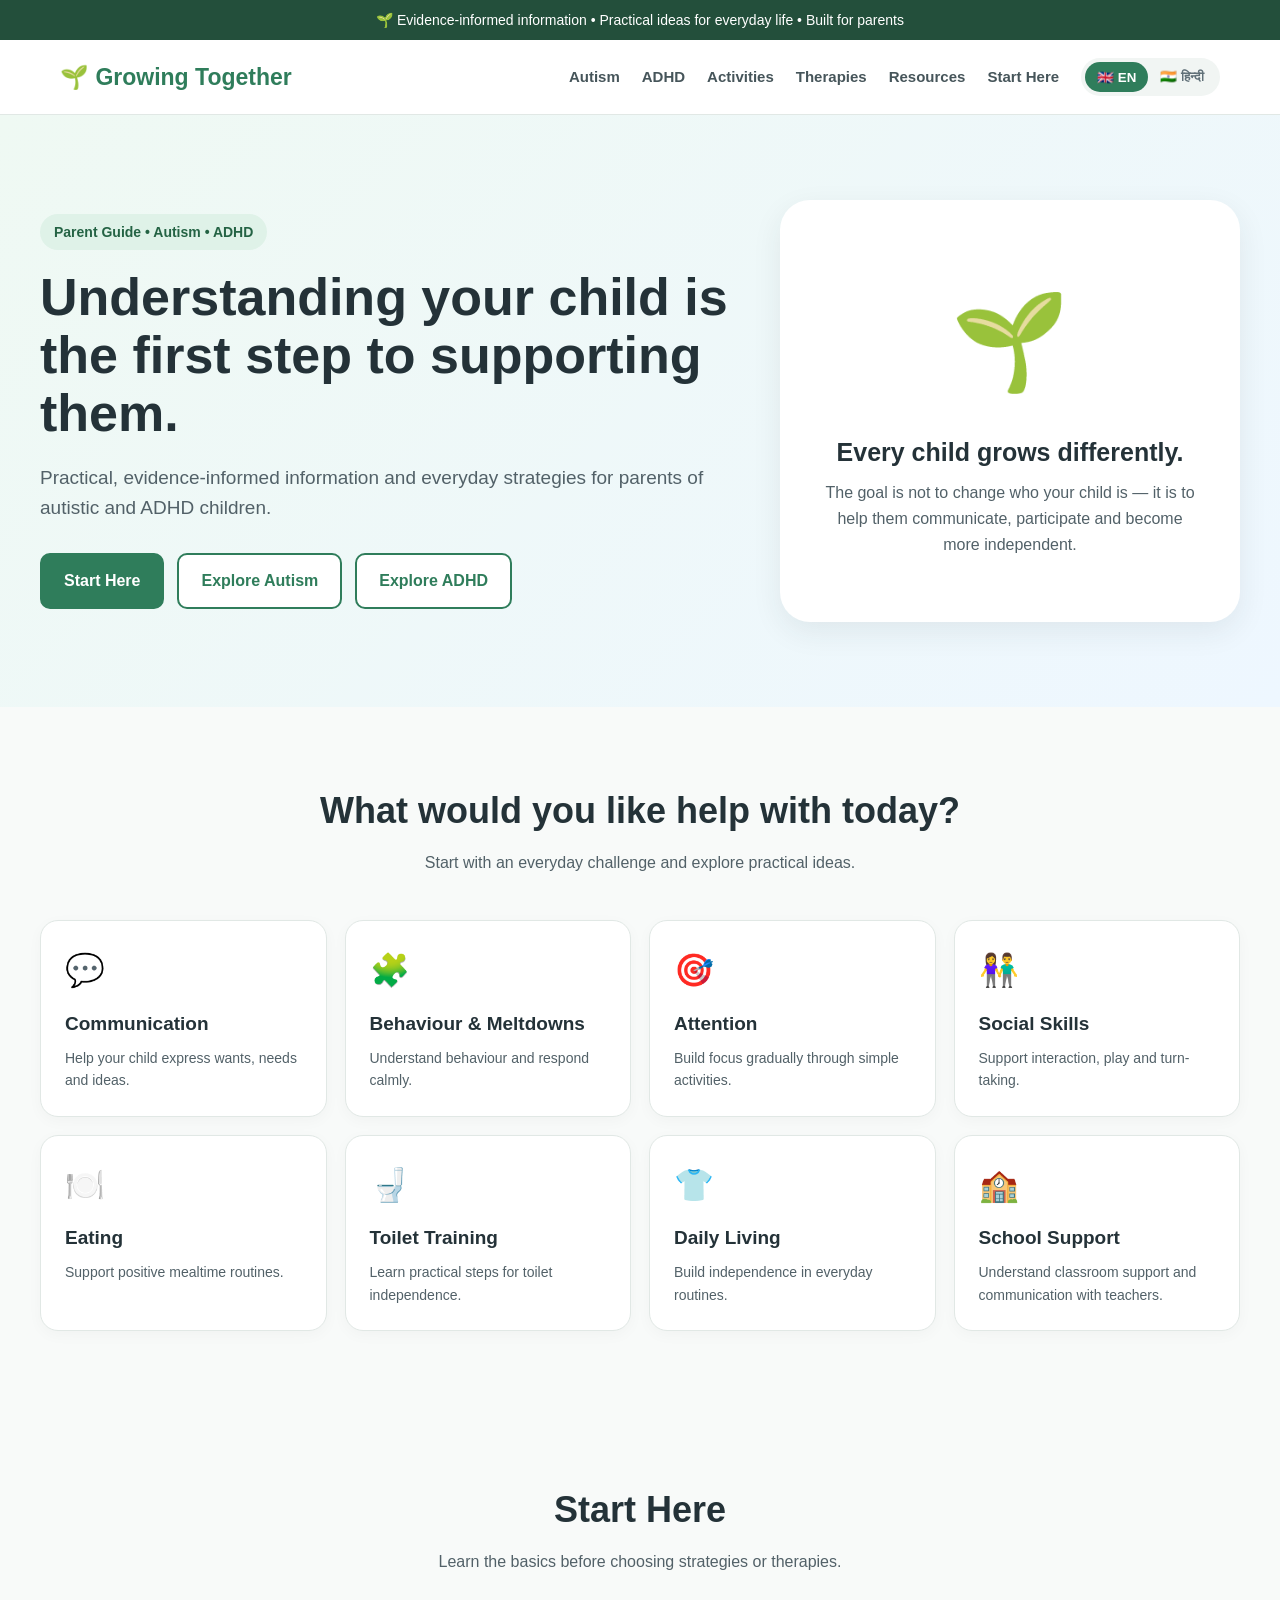
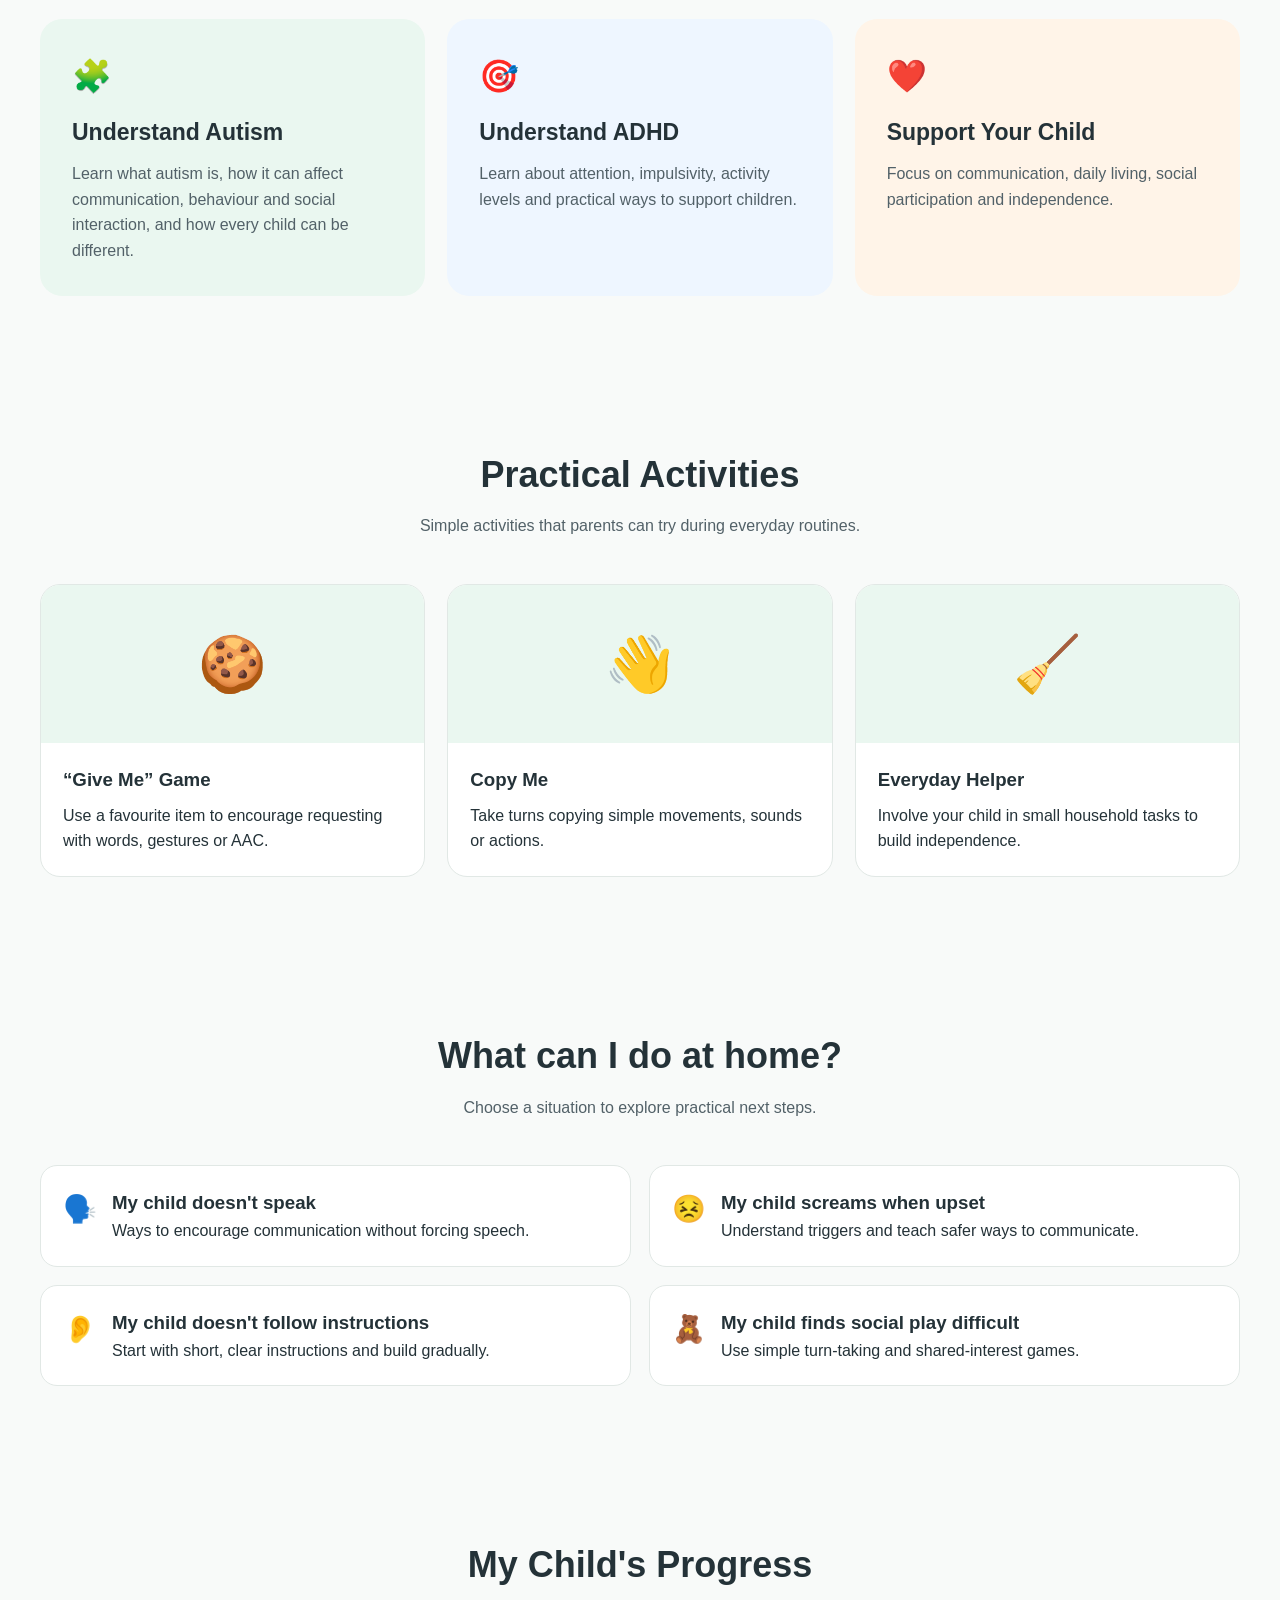
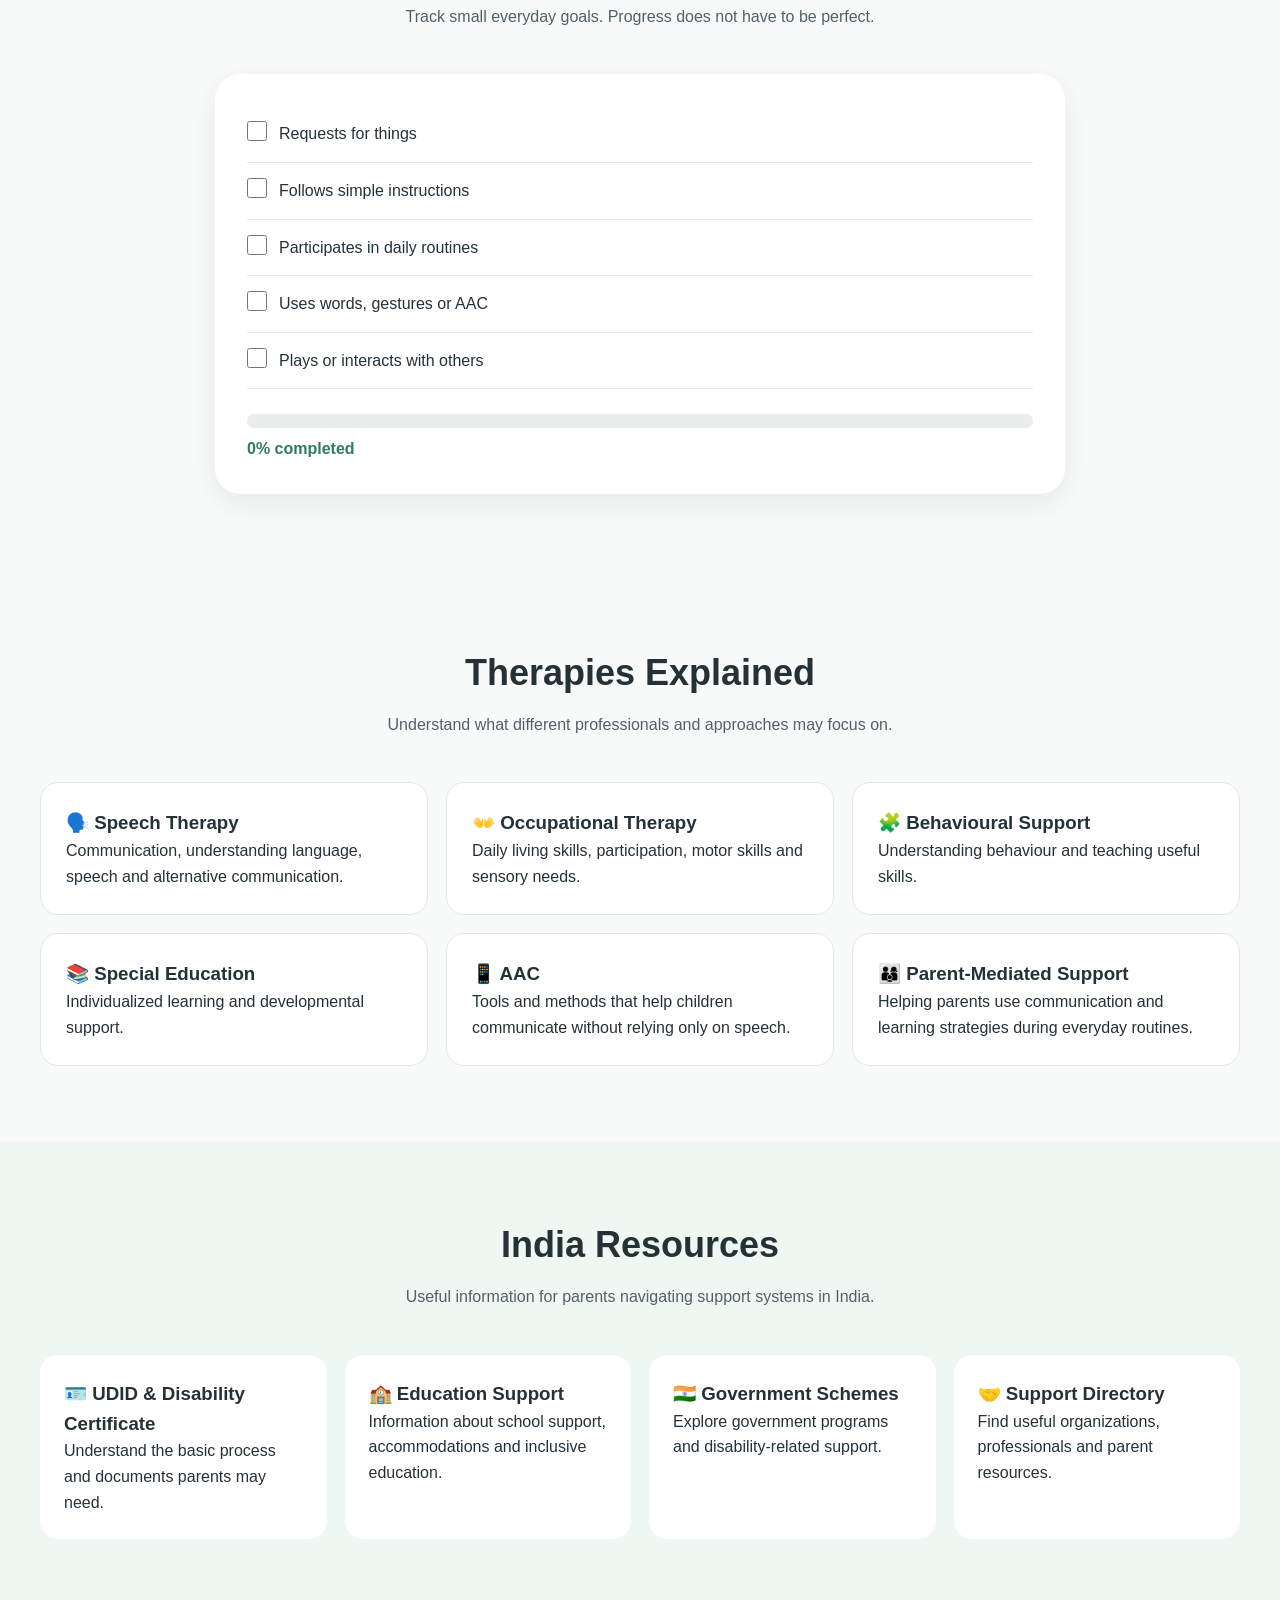
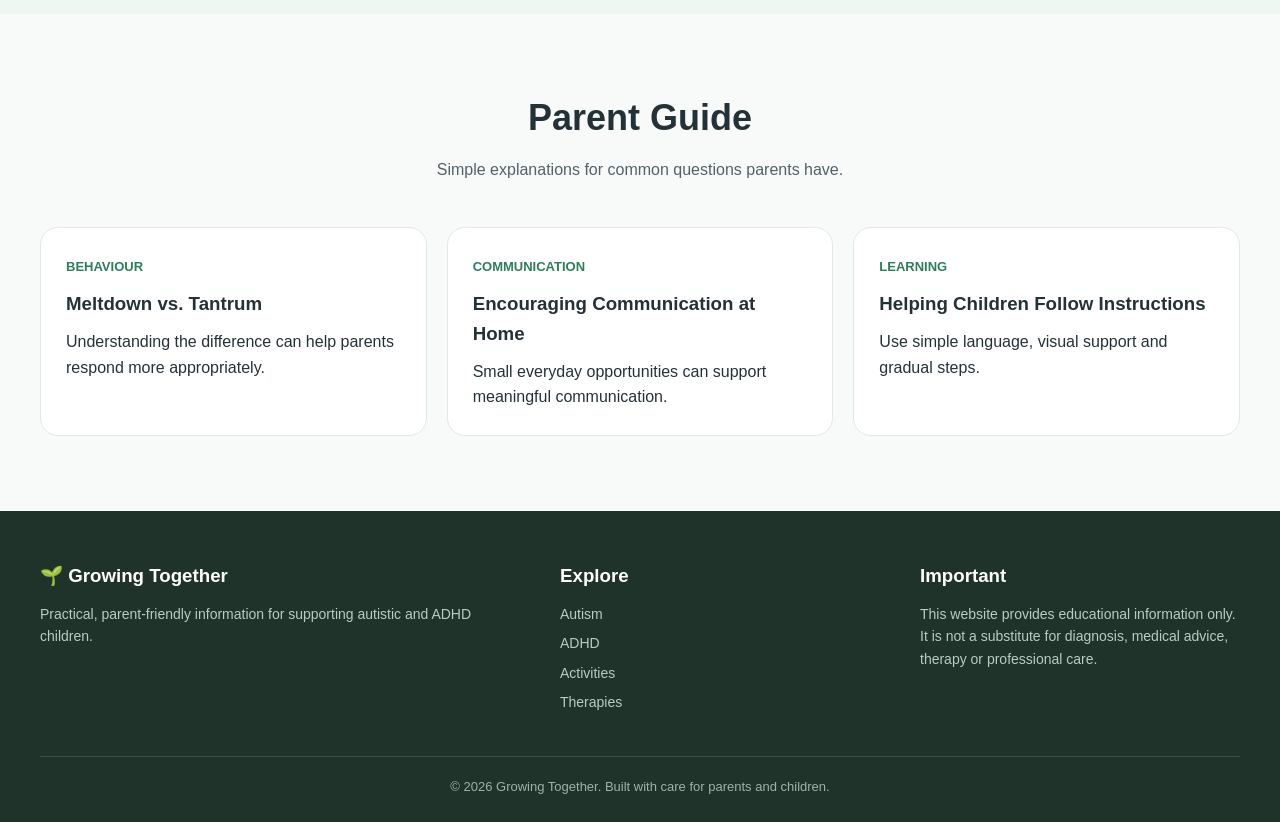
==== index.html @ ff5a7615 "Add files via upload" ====
<!DOCTYPE html>
<html lang="en">
<head>
<meta charset="UTF-8">
<meta name="viewport" content="width=device-width, initial-scale=1.0">

<title>Growing Together | Autism & ADHD Parent Guide</title>

<style>
:root{
    --green:#2f7d5b;
    --light-green:#eaf7f0;
    --blue:#3478c8;
    --light-blue:#eef6ff;
    --orange:#e98b3a;
    --light-orange:#fff4e8;
    --purple:#7657b8;
    --light-purple:#f4efff;
    --dark:#243238;
    --text:#526168;
    --white:#ffffff;
    --bg:#f8faf9;
    --border:#e1e8e5;
    --shadow:0 10px 30px rgba(36,50,56,.08);
}

*{
    margin:0;
    padding:0;
    box-sizing:border-box;
}

html{
    scroll-behavior:smooth;
}

body{
    font-family:Arial, Helvetica, sans-serif;
    background:var(--bg);
    color:var(--dark);
    line-height:1.6;
}

button,
a{
    font-family:inherit;
}

a{
    text-decoration:none;
    color:inherit;
}

/* TOP BAR */
.topbar{
    background:#234f3b;
    color:#fff;
    padding:9px 20px;
    text-align:center;
    font-size:14px;
}

/* HEADER */
header{
    background:#fff;
    position:sticky;
    top:0;
    z-index:1000;
    border-bottom:1px solid var(--border);
}

.navbar{
    max-width:1200px;
    margin:auto;
    min-height:74px;
    display:flex;
    align-items:center;
    justify-content:space-between;
    padding:0 20px;
}

.logo{
    font-size:23px;
    font-weight:800;
    color:var(--green);
    white-space:nowrap;
}

.nav-right{
    display:flex;
    align-items:center;
    gap:22px;
}

.nav-links{
    display:flex;
    gap:22px;
    align-items:center;
}

.nav-links a{
    font-size:15px;
    font-weight:600;
    color:#46555a;
}

.nav-links a:hover{
    color:var(--green);
}

.language-switch{
    display:flex;
    background:#f1f5f3;
    border-radius:30px;
    padding:4px;
}

.language-switch button{
    border:0;
    background:transparent;
    padding:7px 12px;
    border-radius:20px;
    cursor:pointer;
    font-weight:700;
    color:#607078;
}

.language-switch button.active{
    background:var(--green);
    color:#fff;
}

.menu-btn{
    display:none;
    border:0;
    background:none;
    font-size:28px;
    cursor:pointer;
}

/* HERO */
.hero{
    background:linear-gradient(135deg,#eff9f3,#eef7ff);
    padding:85px 20px;
}

.hero-inner{
    max-width:1200px;
    margin:auto;
    display:grid;
    grid-template-columns:1.2fr .8fr;
    gap:50px;
    align-items:center;
}

.badge{
    display:inline-block;
    background:#dff2e8;
    color:#246344;
    padding:7px 14px;
    border-radius:30px;
    font-size:14px;
    font-weight:700;
    margin-bottom:18px;
}

.hero h1{
    font-size:52px;
    line-height:1.12;
    margin-bottom:20px;
    max-width:700px;
}

.hero p{
    font-size:19px;
    color:var(--text);
    max-width:680px;
    margin-bottom:30px;
}

.buttons{
    display:flex;
    gap:13px;
    flex-wrap:wrap;
}

.btn{
    display:inline-block;
    padding:13px 22px;
    border-radius:10px;
    font-weight:700;
    border:2px solid var(--green);
    cursor:pointer;
}

.btn-primary{
    background:var(--green);
    color:#fff;
}

.btn-secondary{
    background:#fff;
    color:var(--green);
}

.hero-visual{
    background:#fff;
    border-radius:30px;
    padding:30px;
    box-shadow:var(--shadow);
}

.growing-box{
    text-align:center;
    padding:35px 15px;
}

.growing-tree{
    font-size:95px;
    margin-bottom:15px;
}

.growing-box h3{
    font-size:25px;
    margin-bottom:8px;
}

.growing-box p{
    font-size:16px;
    margin:auto;
}

/* GENERAL */
section{
    padding:75px 20px;
}

.container{
    max-width:1200px;
    margin:auto;
}

.section-title{
    text-align:center;
    max-width:750px;
    margin:0 auto 45px;
}

.section-title h2{
    font-size:36px;
    margin-bottom:10px;
}

.section-title p{
    color:var(--text);
}

/* CARDS */
.grid{
    display:grid;
    grid-template-columns:repeat(4,1fr);
    gap:18px;
}

.card{
    background:#fff;
    border:1px solid var(--border);
    border-radius:18px;
    padding:24px;
    transition:.25s;
    box-shadow:0 4px 15px rgba(0,0,0,.03);
}

.card:hover{
    transform:translateY(-4px);
    box-shadow:var(--shadow);
}

.icon{
    font-size:32px;
    margin-bottom:12px;
}

.card h3{
    margin-bottom:8px;
    font-size:19px;
}

.card p{
    color:var(--text);
    font-size:14px;
}

/* START HERE */
.start-grid{
    display:grid;
    grid-template-columns:repeat(3,1fr);
    gap:22px;
}

.start-card{
    padding:32px;
    border-radius:22px;
}

.start-card.autism{
    background:var(--light-green);
}

.start-card.adhd{
    background:var(--light-blue);
}

.start-card.support{
    background:var(--light-orange);
}

.start-card h3{
    font-size:23px;
    margin:10px 0;
}

.start-card p{
    color:var(--text);
}

/* ACTIVITIES */
.activity-grid{
    display:grid;
    grid-template-columns:repeat(3,1fr);
    gap:22px;
}

.activity{
    background:#fff;
    border-radius:20px;
    overflow:hidden;
    border:1px solid var(--border);
}

.activity-top{
    padding:35px;
    font-size:55px;
    text-align:center;
    background:var(--light-green);
}

.activity-content{
    padding:22px;
}

.activity-content h3{
    margin-bottom:8px;
}

/* HOME HELP */
.help-grid{
    display:grid;
    grid-template-columns:repeat(2,1fr);
    gap:18px;
}

.help-item{
    background:#fff;
    padding:22px;
    border-radius:17px;
    border:1px solid var(--border);
    display:flex;
    gap:15px;
    align-items:flex-start;
    cursor:pointer;
}

.help-item:hover{
    border-color:var(--green);
}

.help-icon{
    font-size:27px;
}

/* TRACKER */
.tracker{
    background:#fff;
    border-radius:25px;
    padding:32px;
    max-width:850px;
    margin:auto;
    box-shadow:var(--shadow);
}

.goal{
    display:flex;
    gap:12px;
    padding:15px 0;
    border-bottom:1px solid var(--border);
}

.goal:last-child{
    border-bottom:0;
}

.goal input{
    width:20px;
    height:20px;
    accent-color:var(--green);
}

.progress-wrap{
    margin-top:25px;
}

.progress-bar{
    height:14px;
    background:#e7eeeb;
    border-radius:20px;
    overflow:hidden;
}

.progress{
    height:100%;
    width:0%;
    background:var(--green);
    transition:.4s;
}

.progress-text{
    margin-top:8px;
    font-weight:700;
    color:var(--green);
}

/* THERAPY */
.therapy-grid{
    display:grid;
    grid-template-columns:repeat(3,1fr);
    gap:18px;
}

.therapy{
    background:#fff;
    padding:25px;
    border-radius:18px;
    border:1px solid var(--border);
}

/* RESOURCES */
.resources{
    background:#eef7f2;
}

.resource-grid{
    display:grid;
    grid-template-columns:repeat(4,1fr);
    gap:18px;
}

.resource{
    background:#fff;
    padding:24px;
    border-radius:18px;
}

/* ARTICLES */
.article-grid{
    display:grid;
    grid-template-columns:repeat(3,1fr);
    gap:20px;
}

.article{
    background:#fff;
    border-radius:18px;
    padding:25px;
    border:1px solid var(--border);
}

.article span{
    font-size:13px;
    color:var(--green);
    font-weight:700;
}

.article h3{
    margin:10px 0;
}

/* FOOTER */
footer{
    background:#20332b;
    color:#dbe8e2;
    padding:50px 20px 25px;
}

.footer-inner{
    max-width:1200px;
    margin:auto;
    display:grid;
    grid-template-columns:1.5fr 1fr 1fr;
    gap:40px;
}

footer h3{
    color:#fff;
    margin-bottom:12px;
}

footer p,
footer li{
    font-size:14px;
    color:#b9cbc3;
}

footer ul{
    list-style:none;
}

footer li{
    margin-bottom:7px;
}

.copyright{
    max-width:1200px;
    margin:35px auto 0;
    padding-top:20px;
    border-top:1px solid #3b5148;
    text-align:center;
    font-size:13px;
    color:#9fb2aa;
}

/* MODAL */
.modal{
    position:fixed;
    inset:0;
    background:rgba(0,0,0,.55);
    display:none;
    align-items:center;
    justify-content:center;
    padding:20px;
    z-index:2000;
}

.modal.show{
    display:flex;
}

.modal-box{
    background:#fff;
    max-width:600px;
    width:100%;
    border-radius:22px;
    padding:30px;
    position:relative;
    max-height:85vh;
    overflow:auto;
}

.close{
    position:absolute;
    right:18px;
    top:12px;
    border:0;
    background:none;
    font-size:28px;
    cursor:pointer;
}

/* MOBILE */
@media(max-width:1000px){

    .grid,
    .resource-grid{
        grid-template-columns:repeat(2,1fr);
    }

    .hero-inner{
        grid-template-columns:1fr;
    }

    .hero h1{
        font-size:42px;
    }
}

@media(max-width:760px){

    .nav-links{
        display:none;
        position:absolute;
        left:0;
        right:0;
        top:74px;
        background:#fff;
        flex-direction:column;
        align-items:flex-start;
        padding:20px;
        border-bottom:1px solid var(--border);
        box-shadow:var(--shadow);
    }

    .nav-links.show{
        display:flex;
    }

    .menu-btn{
        display:block;
    }

    .nav-right{
        gap:8px;
    }

    .language-switch button{
        padding:6px 9px;
    }

    .navbar{
        padding:0 14px;
    }

    .logo{
        font-size:19px;
    }

    .hero{
        padding:55px 18px;
    }

    .hero h1{
        font-size:35px;
    }

    .hero p{
        font-size:17px;
    }

    section{
        padding:55px 18px;
    }

    .section-title h2{
        font-size:29px;
    }

    .grid,
    .start-grid,
    .activity-grid,
    .help-grid,
    .therapy-grid,
    .resource-grid,
    .article-grid{
        grid-template-columns:1fr;
    }

    .footer-inner{
        grid-template-columns:1fr;
    }
}
</style>
</head>

<body>

<!-- TOP BAR -->
<div class="topbar" data-i18n="topbar">
🌱 Evidence-informed information • Practical ideas for everyday life • Built for parents
</div>

<!-- HEADER -->
<header>
<nav class="navbar">

    <a href="#" class="logo" data-i18n="logo">
        🌱 Growing Together
    </a>

    <div class="nav-right">

        <div class="nav-links" id="navLinks">
            <a href="#autism" data-i18n="navAutism">Autism</a>
            <a href="#adhd" data-i18n="navADHD">ADHD</a>
            <a href="#activities" data-i18n="navActivities">Activities</a>
            <a href="#therapies" data-i18n="navTherapies">Therapies</a>
            <a href="#resources" data-i18n="navResources">Resources</a>
            <a href="#start" data-i18n="navStart">Start Here</a>
        </div>

        <div class="language-switch">
            <button id="enBtn" class="active">🇬🇧 EN</button>
            <button id="hiBtn">🇮🇳 हिन्दी</button>
        </div>

        <button class="menu-btn" id="menuBtn">☰</button>

    </div>
</nav>
</header>


<!-- HERO -->
<section class="hero">

<div class="hero-inner">

<div>

<span class="badge" data-i18n="badge">
Parent Guide • Autism • ADHD
</span>

<h1 data-i18n="heroTitle">
Understanding your child is the first step to supporting them.
</h1>

<p data-i18n="heroText">
Practical, evidence-informed information and everyday strategies for parents of autistic and ADHD children.
</p>

<div class="buttons">

<a href="#start" class="btn btn-primary" data-i18n="startButton">
Start Here
</a>

<a href="#autism" class="btn btn-secondary" data-i18n="autismButton">
Explore Autism
</a>

<a href="#adhd" class="btn btn-secondary" data-i18n="adhdButton">
Explore ADHD
</a>

</div>

</div>


<div class="hero-visual">

<div class="growing-box">

<div class="growing-tree">🌱</div>

<h3 data-i18n="heroCardTitle">
Every child grows differently.
</h3>

<p data-i18n="heroCardText">
The goal is not to change who your child is — it is to help them communicate, participate and become more independent.
</p>

</div>

</div>

</div>
</section>


<!-- WHAT DO YOU NEED HELP WITH -->
<section>

<div class="container">

<div class="section-title">

<h2 data-i18n="helpTitle">
What would you like help with today?
</h2>

<p data-i18n="helpText">
Start with an everyday challenge and explore practical ideas.
</p>

</div>


<div class="grid">

<div class="card help-popup" data-title="Communication">
<div class="icon">💬</div>
<h3 data-i18n="communication">Communication</h3>
<p data-i18n="communicationText">
Help your child express wants, needs and ideas.
</p>
</div>

<div class="card help-popup" data-title="Behaviour">
<div class="icon">🧩</div>
<h3 data-i18n="behaviour">Behaviour & Meltdowns</h3>
<p data-i18n="behaviourText">
Understand behaviour and respond calmly.
</p>
</div>

<div class="card help-popup" data-title="Attention">
<div class="icon">🎯</div>
<h3 data-i18n="attention">Attention</h3>
<p data-i18n="attentionText">
Build focus gradually through simple activities.
</p>
</div>

<div class="card help-popup" data-title="Social Skills">
<div class="icon">👫</div>
<h3 data-i18n="social">Social Skills</h3>
<p data-i18n="socialText">
Support interaction, play and turn-taking.
</p>
</div>

<div class="card help-popup" data-title="Eating">
<div class="icon">🍽️</div>
<h3 data-i18n="eating">Eating</h3>
<p data-i18n="eatingText">
Support positive mealtime routines.
</p>
</div>

<div class="card help-popup" data-title="Toilet Training">
<div class="icon">🚽</div>
<h3 data-i18n="toilet">Toilet Training</h3>
<p data-i18n="toiletText">
Learn practical steps for toilet independence.
</p>
</div>

<div class="card help-popup" data-title="Daily Living">
<div class="icon">👕</div>
<h3 data-i18n="daily">Daily Living</h3>
<p data-i18n="dailyText">
Build independence in everyday routines.
</p>
</div>

<div class="card help-popup" data-title="School Support">
<div class="icon">🏫</div>
<h3 data-i18n="school">School Support</h3>
<p data-i18n="schoolText">
Understand classroom support and communication with teachers.
</p>
</div>

</div>
</div>
</section>


<!-- START HERE -->
<section id="start">

<div class="container">

<div class="section-title">

<h2 data-i18n="startTitle">
Start Here
</h2>

<p data-i18n="startText">
Learn the basics before choosing strategies or therapies.
</p>

</div>


<div class="start-grid">

<div class="start-card autism">

<div class="icon">🧩</div>

<h3 data-i18n="autismTitle">
Understand Autism
</h3>

<p data-i18n="autismText">
Learn what autism is, how it can affect communication, behaviour and social interaction, and how every child can be different.
</p>

</div>


<div class="start-card adhd">

<div class="icon">🎯</div>

<h3 data-i18n="adhdTitle">
Understand ADHD
</h3>

<p data-i18n="adhdText">
Learn about attention, impulsivity, activity levels and practical ways to support children.
</p>

</div>


<div class="start-card support">

<div class="icon">❤️</div>

<h3 data-i18n="supportTitle">
Support Your Child
</h3>

<p data-i18n="supportText">
Focus on communication, daily living, social participation and independence.
</p>

</div>

</div>
</div>
</section>


<!-- ACTIVITIES -->
<section id="activities">

<div class="container">

<div class="section-title">

<h2 data-i18n="activitiesTitle">
Practical Activities
</h2>

<p data-i18n="activitiesText">
Simple activities that parents can try during everyday routines.
</p>

</div>


<div class="activity-grid">

<div class="activity">

<div class="activity-top">🍪</div>

<div class="activity-content">

<h3 data-i18n="activity1Title">
“Give Me” Game
</h3>

<p data-i18n="activity1Text">
Use a favourite item to encourage requesting with words, gestures or AAC.
</p>

</div>

</div>


<div class="activity">

<div class="activity-top">👋</div>

<div class="activity-content">

<h3 data-i18n="activity2Title">
Copy Me
</h3>

<p data-i18n="activity2Text">
Take turns copying simple movements, sounds or actions.
</p>

</div>

</div>


<div class="activity">

<div class="activity-top">🧹</div>

<div class="activity-content">

<h3 data-i18n="activity3Title">
Everyday Helper
</h3>

<p data-i18n="activity3Text">
Involve your child in small household tasks to build independence.
</p>

</div>

</div>

</div>
</div>
</section>


<!-- WHAT CAN I DO AT HOME -->
<section>

<div class="container">

<div class="section-title">

<h2 data-i18n="homeTitle">
What can I do at home?
</h2>

<p data-i18n="homeText">
Choose a situation to explore practical next steps.
</p>

</div>


<div class="help-grid">

<div class="help-item help-popup" data-title="Speech">

<div class="help-icon">🗣️</div>

<div>

<h3 data-i18n="home1Title">
My child doesn't speak
</h3>

<p data-i18n="home1Text">
Ways to encourage communication without forcing speech.
</p>

</div>

</div>


<div class="help-item help-popup" data-title="Meltdown">

<div class="help-icon">😣</div>

<div>

<h3 data-i18n="home2Title">
My child screams when upset
</h3>

<p data-i18n="home2Text">
Understand triggers and teach safer ways to communicate.
</p>

</div>

</div>


<div class="help-item help-popup" data-title="Instructions">

<div class="help-icon">👂</div>

<div>

<h3 data-i18n="home3Title">
My child doesn't follow instructions
</h3>

<p data-i18n="home3Text">
Start with short, clear instructions and build gradually.
</p>

</div>

</div>


<div class="help-item help-popup" data-title="Play">

<div class="help-icon">🧸</div>

<div>

<h3 data-i18n="home4Title">
My child finds social play difficult
</h3>

<p data-i18n="home4Text">
Use simple turn-taking and shared-interest games.
</p>

</div>

</div>

</div>
</div>
</section>


<!-- PROGRESS TRACKER -->
<section>

<div class="container">

<div class="section-title">

<h2 data-i18n="trackerTitle">
My Child's Progress
</h2>

<p data-i18n="trackerText">
Track small everyday goals. Progress does not have to be perfect.
</p>

</div>


<div class="tracker">

<div class="goal">
<input type="checkbox" class="goal-check">
<label data-i18n="goal1">
Requests for things
</label>
</div>

<div class="goal">
<input type="checkbox" class="goal-check">
<label data-i18n="goal2">
Follows simple instructions
</label>
</div>

<div class="goal">
<input type="checkbox" class="goal-check">
<label data-i18n="goal3">
Participates in daily routines
</label>
</div>

<div class="goal">
<input type="checkbox" class="goal-check">
<label data-i18n="goal4">
Uses words, gestures or AAC
</label>
</div>

<div class="goal">
<input type="checkbox" class="goal-check">
<label data-i18n="goal5">
Plays or interacts with others
</label>
</div>


<div class="progress-wrap">

<div class="progress-bar">
<div class="progress" id="progress"></div>
</div>

<div class="progress-text" id="progressText">
0% completed
</div>

</div>

</div>
</div>
</section>


<!-- THERAPIES -->
<section id="therapies">

<div class="container">

<div class="section-title">

<h2 data-i18n="therapyTitle">
Therapies Explained
</h2>

<p data-i18n="therapyText">
Understand what different professionals and approaches may focus on.
</p>

</div>


<div class="therapy-grid">

<div class="therapy">
<h3>🗣️ <span data-i18n="speech">Speech Therapy</span></h3>
<p data-i18n="speechText">
Communication, understanding language, speech and alternative communication.
</p>
</div>

<div class="therapy">
<h3>👐 <span data-i18n="ot">Occupational Therapy</span></h3>
<p data-i18n="otText">
Daily living skills, participation, motor skills and sensory needs.
</p>
</div>

<div class="therapy">
<h3>🧩 <span data-i18n="behaviourTherapy">Behavioural Support</span></h3>
<p data-i18n="behaviourTherapyText">
Understanding behaviour and teaching useful skills.
</p>
</div>

<div class="therapy">
<h3>📚 <span data-i18n="specialEd">Special Education</span></h3>
<p data-i18n="specialEdText">
Individualized learning and developmental support.
</p>
</div>

<div class="therapy">
<h3>📱 <span data-i18n="aac">AAC</span></h3>
<p data-i18n="aacText">
Tools and methods that help children communicate without relying only on speech.
</p>
</div>

<div class="therapy">
<h3>👨‍👩‍👦 <span data-i18n="parentSupport">Parent-Mediated Support</span></h3>
<p data-i18n="parentSupportText">
Helping parents use communication and learning strategies during everyday routines.
</p>
</div>

</div>
</div>
</section>


<!-- RESOURCES -->
<section id="resources" class="resources">

<div class="container">

<div class="section-title">

<h2 data-i18n="resourceTitle">
India Resources
</h2>

<p data-i18n="resourceText">
Useful information for parents navigating support systems in India.
</p>

</div>


<div class="resource-grid">

<div class="resource">
<h3>🪪 <span data-i18n="resource1">UDID & Disability Certificate</span></h3>
<p data-i18n="resource1Text">
Understand the basic process and documents parents may need.
</p>
</div>

<div class="resource">
<h3>🏫 <span data-i18n="resource2">Education Support</span></h3>
<p data-i18n="resource2Text">
Information about school support, accommodations and inclusive education.
</p>
</div>

<div class="resource">
<h3>🇮🇳 <span data-i18n="resource3">Government Schemes</span></h3>
<p data-i18n="resource3Text">
Explore government programs and disability-related support.
</p>
</div>

<div class="resource">
<h3>🤝 <span data-i18n="resource4">Support Directory</span></h3>
<p data-i18n="resource4Text">
Find useful organizations, professionals and parent resources.
</p>
</div>

</div>
</div>
</section>


<!-- ARTICLES -->
<section>

<div class="container">

<div class="section-title">

<h2 data-i18n="articleTitle">
Parent Guide
</h2>

<p data-i18n="articleText">
Simple explanations for common questions parents have.
</p>

</div>


<div class="article-grid">

<div class="article">

<span data-i18n="articleTag">BEHAVIOUR</span>

<h3 data-i18n="article1">
Meltdown vs. Tantrum
</h3>

<p data-i18n="article1Text">
Understanding the difference can help parents respond more appropriately.
</p>

</div>


<div class="article">

<span data-i18n="articleTag2">COMMUNICATION</span>

<h3 data-i18n="article2">
Encouraging Communication at Home
</h3>

<p data-i18n="article2Text">
Small everyday opportunities can support meaningful communication.
</p>

</div>


<div class="article">

<span data-i18n="articleTag3">LEARNING</span>

<h3 data-i18n="article3">
Helping Children Follow Instructions
</h3>

<p data-i18n="article3Text">
Use simple language, visual support and gradual steps.
</p>

</div>

</div>
</div>
</section>


<!-- FOOTER -->
<footer>

<div class="footer-inner">

<div>

<h3 data-i18n="footerLogo">
🌱 Growing Together
</h3>

<p data-i18n="footerText">
Practical, parent-friendly information for supporting autistic and ADHD children.
</p>

</div>


<div>

<h3 data-i18n="footerExplore">
Explore
</h3>

<ul>
<li><a href="#autism" data-i18n="navAutism">Autism</a></li>
<li><a href="#adhd" data-i18n="navADHD">ADHD</a></li>
<li><a href="#activities" data-i18n="navActivities">Activities</a></li>
<li><a href="#therapies" data-i18n="navTherapies">Therapies</a></li>
</ul>

</div>


<div>

<h3 data-i18n="footerImportant">
Important
</h3>

<p data-i18n="disclaimer">
This website provides educational information only. It is not a substitute for diagnosis, medical advice, therapy or professional care.
</p>

</div>

</div>


<div class="copyright" data-i18n="copyright">
© 2026 Growing Together. Built with care for parents and children.
</div>

</footer>


<!-- MODAL -->
<div class="modal" id="modal">

<div class="modal-box">

<button class="close" id="closeModal">×</button>

<h2 id="modalTitle">Topic</h2>

<p id="modalText" style="margin-top:15px;color:#526168;">
Information will appear here.
</p>

</div>

</div>


<script>

/* ============================
   TRANSLATIONS
============================ */

const translations = {

en:{

topbar:"🌱 Evidence-informed information • Practical ideas for everyday life • Built for parents",
logo:"🌱 Growing Together",

navAutism:"Autism",
navADHD:"ADHD",
navActivities:"Activities",
navTherapies:"Therapies",
navResources:"Resources",
navStart:"Start Here",

badge:"Parent Guide • Autism • ADHD",

heroTitle:"Understanding your child is the first step to supporting them.",

heroText:"Practical, evidence-informed information and everyday strategies for parents of autistic and ADHD children.",

startButton:"Start Here",
autismButton:"Explore Autism",
adhdButton:"Explore ADHD",

heroCardTitle:"Every child grows differently.",

heroCardText:"The goal is not to change who your child is — it is to help them communicate, participate and become more independent.",

helpTitle:"What would you like help with today?",

helpText:"Start with an everyday challenge and explore practical ideas.",

communication:"Communication",
communicationText:"Help your child express wants, needs and ideas.",

behaviour:"Behaviour & Meltdowns",
behaviourText:"Understand behaviour and respond calmly.",

attention:"Attention",
attentionText:"Build focus gradually through simple activities.",

social:"Social Skills",
socialText:"Support interaction, play and turn-taking.",

eating:"Eating",
eatingText:"Support positive mealtime routines.",

toilet:"Toilet Training",
toiletText:"Learn practical steps for toilet independence.",

daily:"Daily Living",
dailyText:"Build independence in everyday routines.",

school:"School Support",
schoolText:"Understand classroom support and communication with teachers.",

startTitle:"Start Here",

startText:"Learn the basics before choosing strategies or therapies.",

autismTitle:"Understand Autism",

autismText:"Learn what autism is, how it can affect communication, behaviour and social interaction, and how every child can be different.",

adhdTitle:"Understand ADHD",

adhdText:"Learn about attention, impulsivity, activity levels and practical ways to support children.",

supportTitle:"Support Your Child",

supportText:"Focus on communication, daily living, social participation and independence.",

activitiesTitle:"Practical Activities",

activitiesText:"Simple activities that parents can try during everyday routines.",

activity1Title:"“Give Me” Game",

activity1Text:"Use a favourite item to encourage requesting with words, gestures or AAC.",

activity2Title:"Copy Me",

activity2Text:"Take turns copying simple movements, sounds or actions.",

activity3Title:"Everyday Helper",

activity3Text:"Involve your child in small household tasks to build independence.",

homeTitle:"What can I do at home?",

homeText:"Choose a situation to explore practical next steps.",

home1Title:"My child doesn't speak",

home1Text:"Ways to encourage communication without forcing speech.",

home2Title:"My child screams when upset",

home2Text:"Understand triggers and teach safer ways to communicate.",

home3Title:"My child doesn't follow instructions",

home3Text:"Start with short, clear instructions and build gradually.",

home4Title:"My child finds social play difficult",

home4Text:"Use simple turn-taking and shared-interest games.",

trackerTitle:"My Child's Progress",

trackerText:"Track small everyday goals. Progress does not have to be perfect.",

goal1:"Requests for things",
goal2:"Follows simple instructions",
goal3:"Participates in daily routines",
goal4:"Uses words, gestures or AAC",
goal5:"Plays or interacts with others",

therapyTitle:"Therapies Explained",

therapyText:"Understand what different professionals and approaches may focus on.",

speech:"Speech Therapy",
speechText:"Communication, understanding language, speech and alternative communication.",

ot:"Occupational Therapy",
otText:"Daily living skills, participation, motor skills and sensory needs.",

behaviourTherapy:"Behavioural Support",
behaviourTherapyText:"Understanding behaviour and teaching useful skills.",

specialEd:"Special Education",
specialEdText:"Individualized learning and developmental support.",

aac:"AAC",
aacText:"Tools and methods that help children communicate without relying only on speech.",

parentSupport:"Parent-Mediated Support",
parentSupportText:"Helping parents use communication and learning strategies during everyday routines.",

resourceTitle:"India Resources",

resourceText:"Useful information for parents navigating support systems in India.",

resource1:"UDID & Disability Certificate",
resource1Text:"Understand the basic process and documents parents may need.",

resource2:"Education Support",
resource2Text:"Information about school support, accommodations and inclusive education.",

resource3:"Government Schemes",
resource3Text:"Explore government programs and disability-related support.",

resource4:"Support Directory",
resource4Text:"Find useful organizations, professionals and parent resources.",

articleTitle:"Parent Guide",

articleText:"Simple explanations for common questions parents have.",

articleTag:"BEHAVIOUR",
article1:"Meltdown vs. Tantrum",
article1Text:"Understanding the difference can help parents respond more appropriately.",

articleTag2:"COMMUNICATION",
article2:"Encouraging Communication at Home",
article2Text:"Small everyday opportunities can support meaningful communication.",

articleTag3:"LEARNING",
article3:"Helping Children Follow Instructions",
article3Text:"Use simple language, visual support and gradual steps.",

footerLogo:"🌱 Growing Together",

footerText:"Practical, parent-friendly information for supporting autistic and ADHD children.",

footerExplore:"Explore",

footerImportant:"Important",

disclaimer:"This website provides educational information only. It is not a substitute for diagnosis, medical advice, therapy or professional care.",

copyright:"© 2026 Growing Together. Built with care for parents and children."

},

hi:{

topbar:"🌱 प्रमाण-आधारित जानकारी • रोज़मर्रा की ज़िंदगी के लिए उपयोगी सुझाव • माता-पिता के लिए बनाया गया",

logo:"🌱 Growing Together",

navAutism:"ऑटिज़्म",
navADHD:"ADHD",
navActivities:"गतिविधियाँ",
navTherapies:"थेरेपी",
navResources:"संसाधन",
navStart:"यहाँ से शुरू करें",

badge:"Parent Guide • ऑटिज़्म • ADHD",

heroTitle:"अपने बच्चे को समझना, उसका सहयोग करने की पहली सीढ़ी है।",

heroText:"ऑटिज़्म और ADHD वाले बच्चों के माता-पिता के लिए सरल, प्रमाण-आधारित जानकारी और रोज़मर्रा में काम आने वाले सुझाव।",

startButton:"यहाँ से शुरू करें",
autismButton:"ऑटिज़्म समझें",
adhdButton:"ADHD समझें",

heroCardTitle:"हर बच्चा अपने तरीके से आगे बढ़ता है।",

heroCardText:"लक्ष्य बच्चे को बदलना नहीं है — बल्कि उसकी communication, भागीदारी और आत्मनिर्भरता को बढ़ाने में मदद करना है।",

helpTitle:"आज आपको किस विषय में मदद चाहिए?",

helpText:"रोज़मर्रा की किसी समस्या को चुनें और उससे जुड़े उपयोगी सुझाव देखें।",

communication:"Communication",
communicationText:"बच्चे को अपनी जरूरत, इच्छा और विचार व्यक्त करने में मदद करें।",

behaviour:"व्यवहार और Meltdown",
behaviourText:"व्यवहार को समझें और शांत तरीके से प्रतिक्रिया देना सीखें।",

attention:"ध्यान और Focus",
attentionText:"सरल गतिविधियों के माध्यम से धीरे-धीरे ध्यान बढ़ाएँ।",

social:"Social Skills",
socialText:"बातचीत, खेल और बारी-बारी से खेलने में मदद करें।",

eating:"खाना",
eatingText:"खाने के समय अच्छी और नियमित आदतें विकसित करने में मदद करें।",

toilet:"Toilet Training",
toiletText:"Toilet में आत्मनिर्भरता के लिए आसान कदम सीखें।",

daily:"रोज़मर्रा के काम",
dailyText:"दैनिक कामों में बच्चे की आत्मनिर्भरता बढ़ाएँ।",

school:"School Support",
schoolText:"स्कूल में सहायता और शिक्षकों के साथ बेहतर communication को समझें।",

startTitle:"यहाँ से शुरू करें",

startText:"Strategies या therapies चुनने से पहले मूल बातें समझें।",

autismTitle:"ऑटिज़्म को समझें",

autismText:"ऑटिज़्म क्या है, इसका communication, behaviour और social interaction पर क्या प्रभाव हो सकता है और हर बच्चा किस तरह अलग हो सकता है — यह समझें।",

adhdTitle:"ADHD को समझें",

adhdText:"ध्यान, impulsivity, activity level और बच्चों की मदद करने के व्यावहारिक तरीकों के बारे में जानें।",

supportTitle:"अपने बच्चे का सहयोग करें",

supportText:"Communication, daily living, social participation और independence पर ध्यान दें।",

activitiesTitle:"आसान गतिविधियाँ",

activitiesText:"ऐसी सरल गतिविधियाँ जिन्हें माता-पिता रोज़मर्रा के कामों के दौरान कर सकते हैं।",

activity1Title:"“मुझे दो” Game",

activity1Text:"पसंदीदा चीज़ का उपयोग करके words, gestures या AAC के माध्यम से मांग करना सिखाएँ।",

activity2Title:"मेरी नकल करो",

activity2Text:"सरल movements, sounds या actions की बारी-बारी से नकल करें।",

activity3Title:"घर का छोटा Helper",

activity3Text:"बच्चे को घर के छोटे-छोटे कामों में शामिल करके independence बढ़ाएँ।",

homeTitle:"मैं घर पर क्या कर सकता/सकती हूँ?",

homeText:"किसी स्थिति को चुनें और उसके लिए व्यावहारिक अगले कदम देखें।",

home1Title:"मेरा बच्चा बोलता नहीं है",

home1Text:"बिना speech के लिए दबाव डाले communication को बढ़ावा देने के तरीके।",

home2Title:"परेशान होने पर मेरा बच्चा चिल्लाता है",

home2Text:"Triggers को समझें और communication के सुरक्षित तरीके सिखाएँ।",

home3Title:"मेरा बच्चा instructions follow नहीं करता",

home3Text:"छोटे और स्पष्ट instructions से शुरुआत करें और धीरे-धीरे आगे बढ़ें।",

home4Title:"मेरा बच्चा social play में कठिनाई महसूस करता है",

home4Text:"Simple turn-taking और बच्चे की पसंद वाले shared-interest games का उपयोग करें।",

trackerTitle:"मेरे बच्चे की Progress",

trackerText:"छोटे-छोटे रोज़मर्रा के goals को track करें। Progress का perfect होना जरूरी नहीं है।",

goal1:"अपनी जरूरत की चीज़ मांगता है",
goal2:"सरल instructions follow करता है",
goal3:"रोज़मर्रा की routines में भाग लेता है",
goal4:"Words, gestures या AAC का उपयोग करता है",
goal5:"दूसरों के साथ खेलता या interact करता है",

therapyTitle:"Therapies को समझें",

therapyText:"अलग-अलग professionals और approaches किन skills पर ध्यान दे सकते हैं, यह समझें।",

speech:"Speech Therapy",
speechText:"Communication, language understanding, speech और alternative communication पर काम।",

ot:"Occupational Therapy",
otText:"Daily living skills, participation, motor skills और sensory needs पर काम।",

behaviourTherapy:"Behavioural Support",
behaviourTherapyText:"Behaviour को समझना और उपयोगी skills सिखाने में सहायता।",

specialEd:"Special Education",
specialEdText:"बच्चे की जरूरत के अनुसार learning और developmental support।",

aac:"AAC",
aacText:"ऐसे tools और तरीकों की मदद जिनसे बच्चा केवल speech पर निर्भर हुए बिना communicate कर सके।",

parentSupport:"Parent-Mediated Support",
parentSupportText:"रोज़मर्रा की routines में parents को communication और learning strategies इस्तेमाल करने में मदद।",

resourceTitle:"भारत में उपयोगी संसाधन",

resourceText:"भारत में support systems को समझने वाले माता-पिता के लिए उपयोगी जानकारी।",

resource1:"UDID और Disability Certificate",
resource1Text:"Basic process और आवश्यक documents के बारे में जानकारी।",

resource2:"Education Support",
resource2Text:"School support, accommodations और inclusive education से जुड़ी जानकारी।",

resource3:"Government Schemes",
resource3Text:"Government programs और disability-related support के बारे में जानकारी।",

resource4:"Support Directory",
resource4Text:"Useful organizations, professionals और parent resources खोजें।",

articleTitle:"Parent Guide",

articleText:"माता-पिता के सामान्य सवालों के आसान जवाब और जानकारी।",

articleTag:"BEHAVIOUR",
article1:"Meltdown और Tantrum में अंतर",

article1Text:"अंतर समझने से माता-पिता परिस्थिति में बेहतर तरीके से प्रतिक्रिया दे सकते हैं।",

articleTag2:"COMMUNICATION",
article2:"घर पर Communication को बढ़ावा देना",

article2Text:"रोज़मर्रा के छोटे-छोटे अवसर meaningful communication को बढ़ाने में मदद कर सकते हैं।",

articleTag3:"LEARNING",
article3:"बच्चे को Instructions follow करने में मदद करना",

article3Text:"Simple language, visual support और छोटे-छोटे steps का उपयोग करें।",

footerLogo:"🌱 Growing Together",

footerText:"ऑटिज़्म और ADHD वाले बच्चों के सहयोग के लिए सरल और parent-friendly जानकारी।",

footerExplore:"Explore",

footerImportant:"महत्वपूर्ण",

disclaimer:"यह वेबसाइट केवल educational information देती है। यह diagnosis, medical advice, therapy या professional care का विकल्प नहीं है।",

copyright:"© 2026 Growing Together. माता-पिता और बच्चों के लिए देखभाल के साथ बनाया गया।"

}

};


/* ============================
   LANGUAGE SWITCH
============================ */

function setLanguage(language){

    document.querySelectorAll("[data-i18n]").forEach(element => {

        const key = element.getAttribute("data-i18n");

        if(translations[language][key]){
            element.textContent = translations[language][key];
        }

    });

    document.documentElement.lang =
        language === "hi" ? "hi" : "en";

    localStorage.setItem("growingTogetherLanguage",language);

    document.getElementById("enBtn")
        .classList.toggle("active",language === "en");

    document.getElementById("hiBtn")
        .classList.toggle("active",language === "hi");
}


document.getElementById("enBtn").addEventListener("click",()=>{
    setLanguage("en");
});

document.getElementById("hiBtn").addEventListener("click",()=>{
    setLanguage("hi");
});


/* ============================
   LOAD SAVED LANGUAGE
============================ */

const savedLanguage =
    localStorage.getItem("growingTogetherLanguage") || "en";

setLanguage(savedLanguage);


/* ============================
   MOBILE MENU
============================ */

const menuBtn = document.getElementById("menuBtn");
const navLinks = document.getElementById("navLinks");

menuBtn.addEventListener("click",()=>{
    navLinks.classList.toggle("show");
});


document.querySelectorAll(".nav-links a").forEach(link=>{
    link.addEventListener("click",()=>{
        navLinks.classList.remove("show");
    });
});


/* ============================
   PROGRESS TRACKER
============================ */

const checkboxes =
    document.querySelectorAll(".goal-check");

const progress =
    document.getElementById("progress");

const progressText =
    document.getElementById("progressText");


function updateProgress(){

    let completed = 0;

    checkboxes.forEach((checkbox,index)=>{

        if(checkbox.checked){
            completed++;
        }

        localStorage.setItem(
            "goal_"+index,
            checkbox.checked
        );

    });

    const percentage =
        Math.round((completed / checkboxes.length) * 100);

    progress.style.width = percentage + "%";

    progressText.textContent =
        percentage + "% completed";
}


checkboxes.forEach((checkbox,index)=>{

    const saved =
        localStorage.getItem("goal_"+index);

    if(saved === "true"){
        checkbox.checked = true;
    }

    checkbox.addEventListener("change",updateProgress);

});


updateProgress();


/* ============================
   MODAL
============================ */

const modal =
    document.getElementById("modal");

const modalTitle =
    document.getElementById("modalTitle");

const modalText =
    document.getElementById("modalText");

const closeModal =
    document.getElementById("closeModal");


document.querySelectorAll(".help-popup")
.forEach(item=>{

    item.addEventListener("click",()=>{

        const topic =
            item.getAttribute("data-title");

        modalTitle.textContent = topic;

        if(topic === "Speech"){

            modalText.textContent =
            "Communication can include speech, gestures, signs, pictures or AAC. Focus on giving your child meaningful reasons to communicate.";

        }
        else if(topic === "Meltdown"){

            modalText.textContent =
            "Try to identify triggers such as communication difficulty, sensory overload, tiredness or changes in routine. Keep the environment safe and calm.";

        }
        else if(topic === "Instructions"){

            modalText.textContent =
            "Use your child's name, give one short instruction at a time, reduce distractions and praise successful attempts.";

        }
        else if(topic === "Play"){

            modalText.textContent =
            "Start with your child's interests. Join their play, imitate what they do and gradually introduce turn-taking.";

        }
        else{

            modalText.textContent =
            "This section can contain detailed parent-friendly guidance, practical examples and professional resources.";

        }

        modal.classList.add("show");

    });

});


closeModal.addEventListener("click",()=>{
    modal.classList.remove("show");
});


modal.addEventListener("click",(event)=>{

    if(event.target === modal){
        modal.classList.remove("show");
    }

});


document.addEventListener("keydown",(event)=>{

    if(event.key === "Escape"){
        modal.classList.remove("show");
    }

});

</script>

</body>
</html>
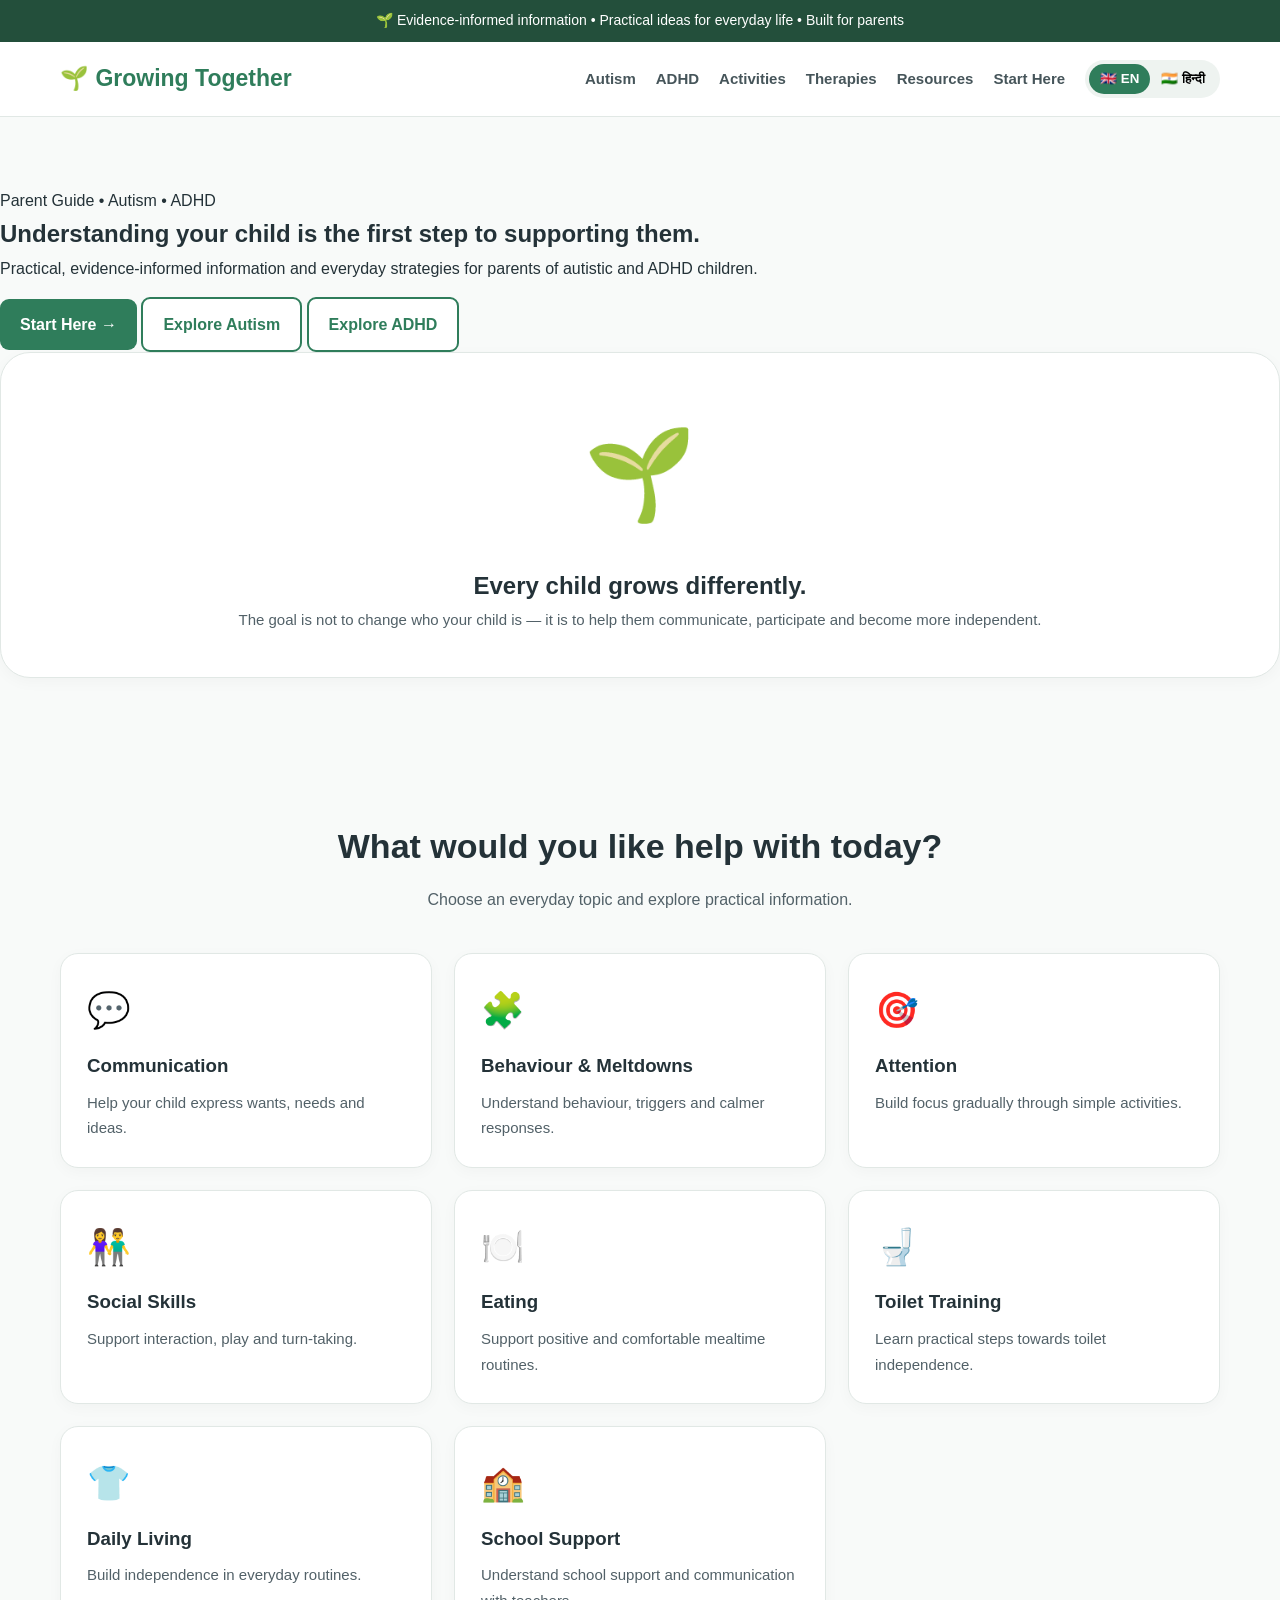
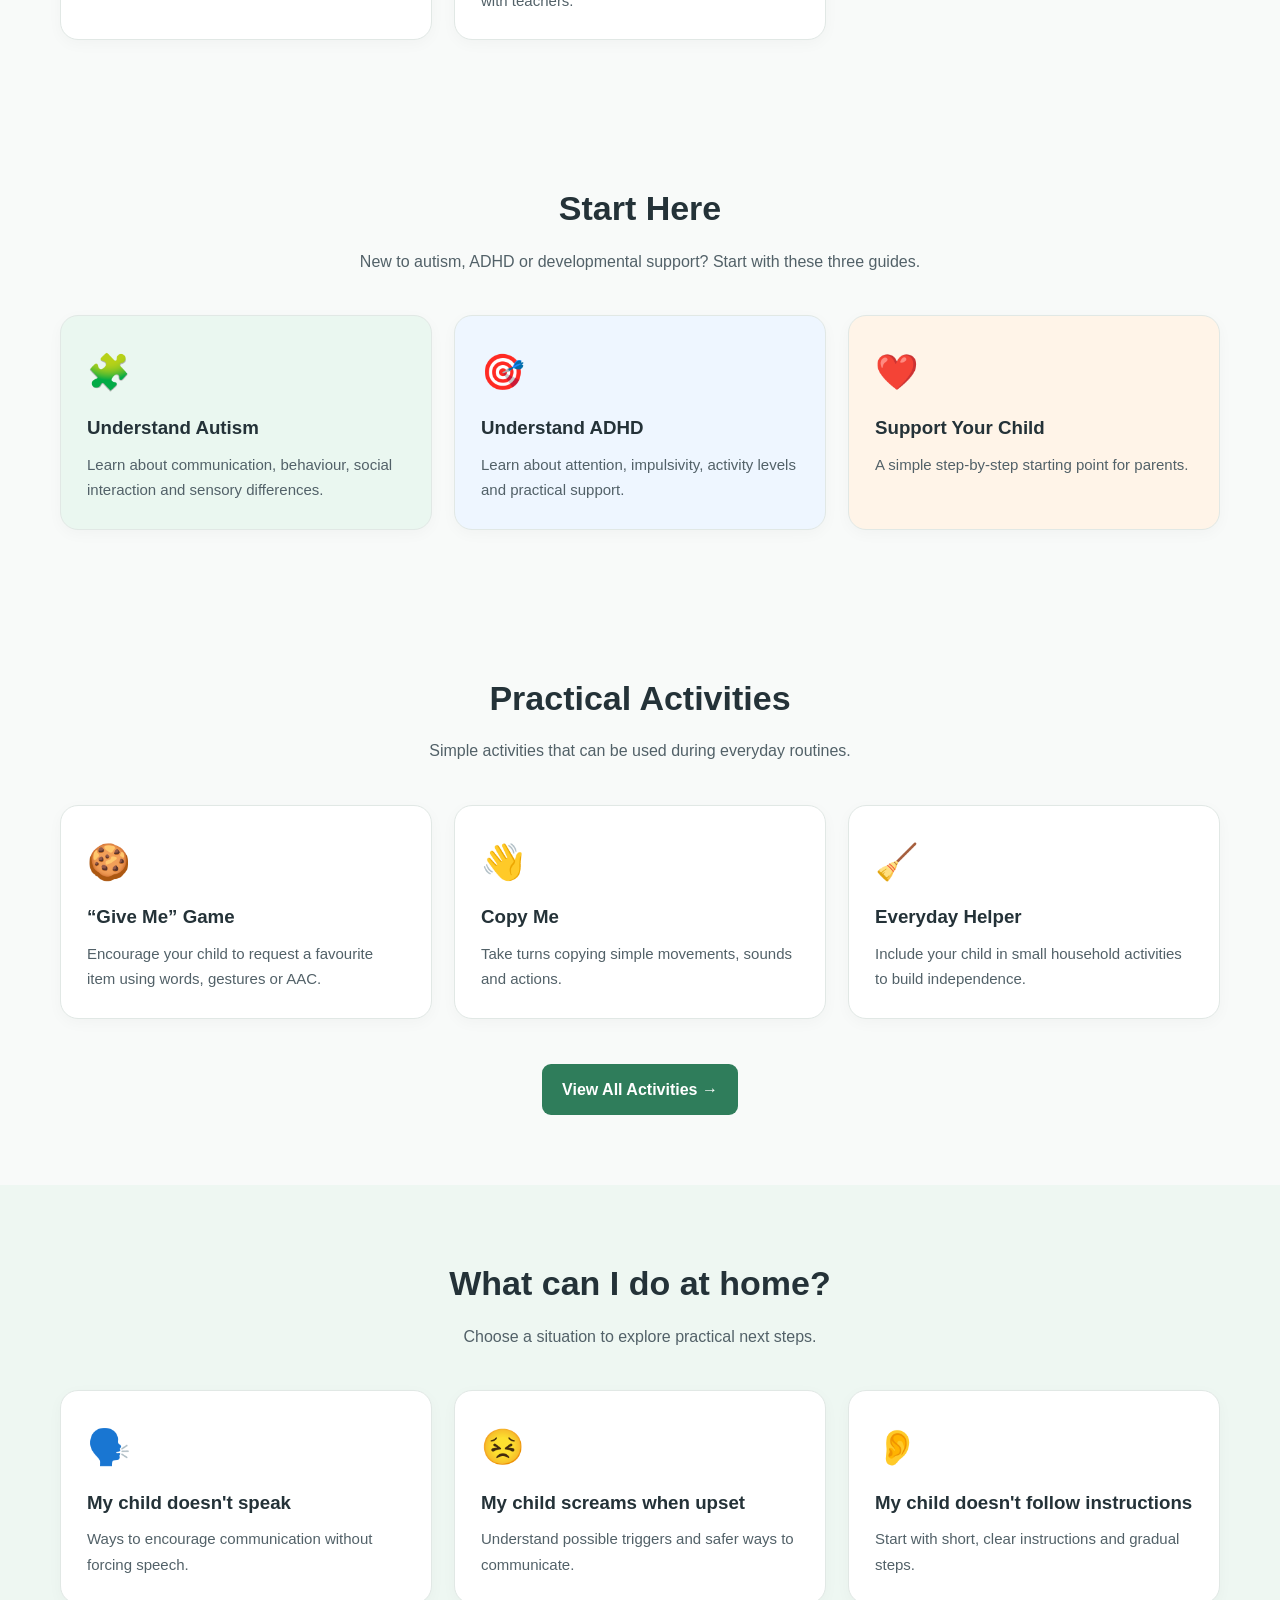
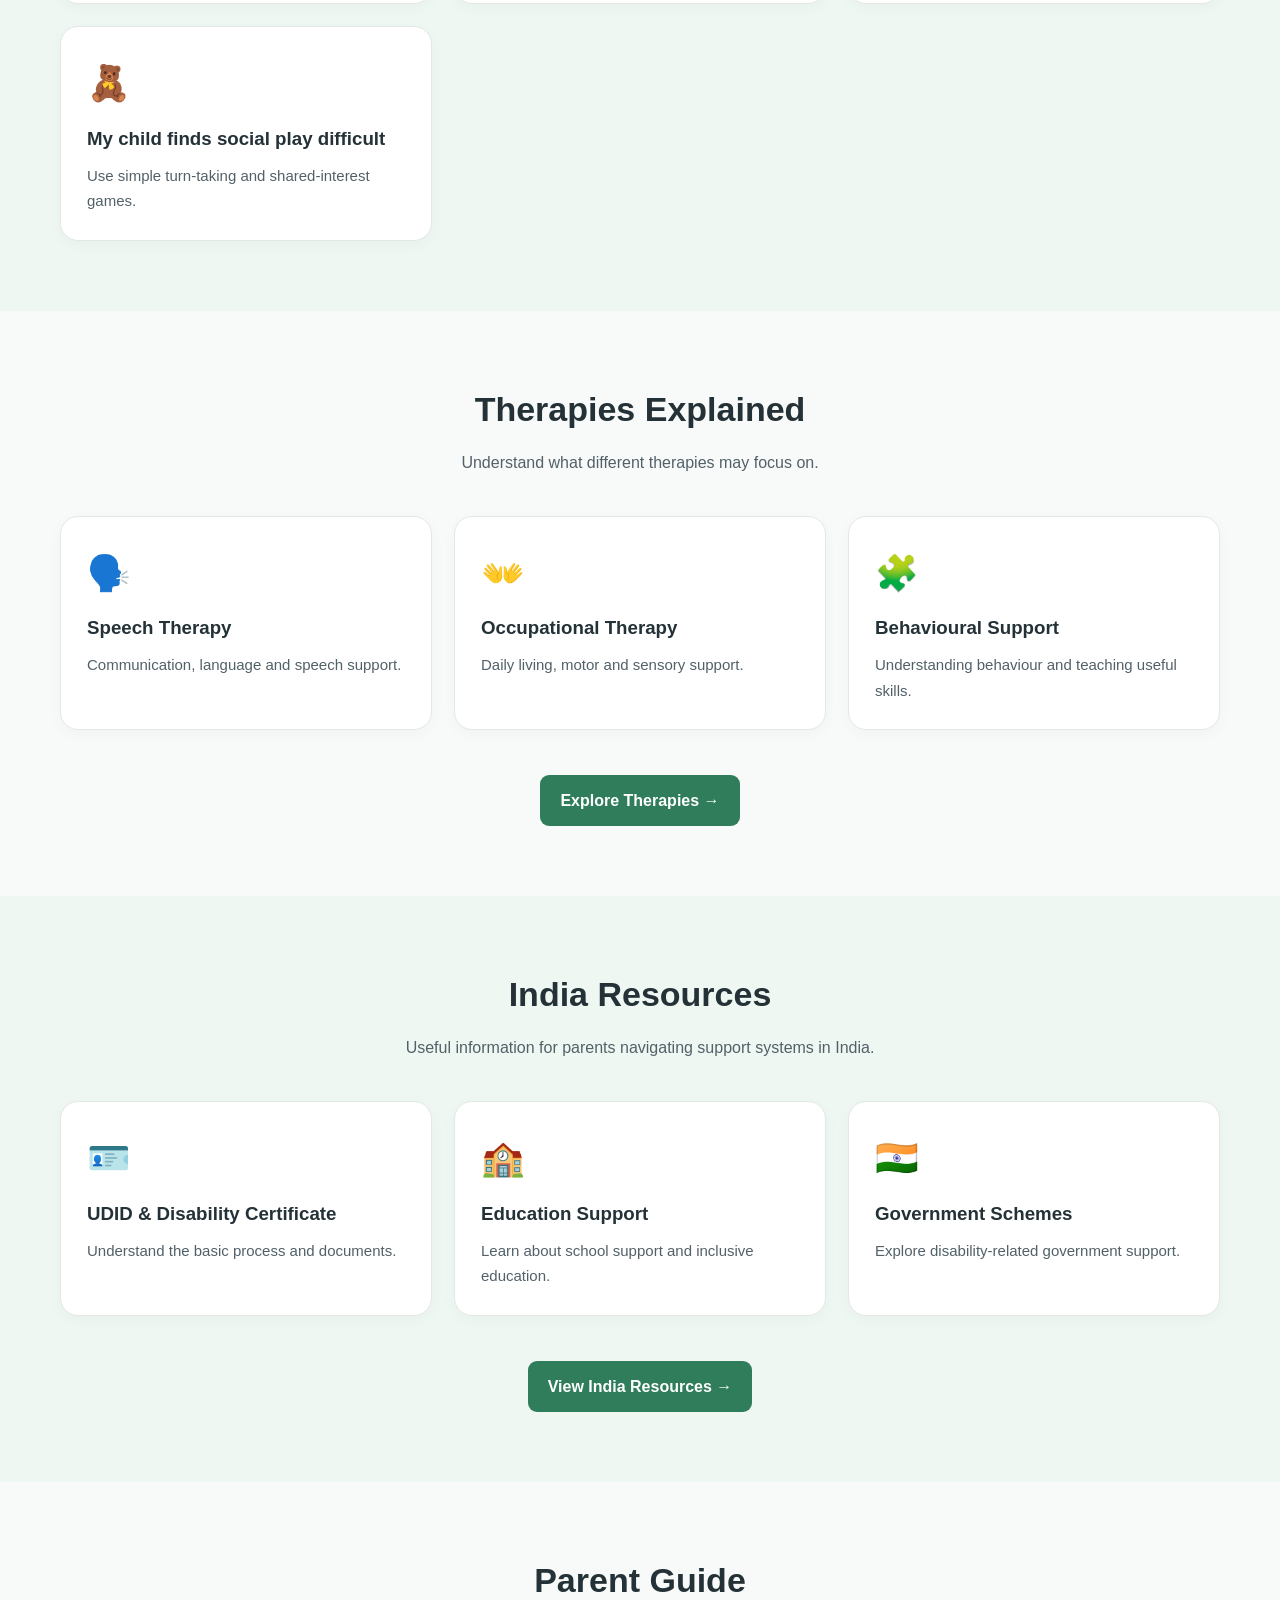
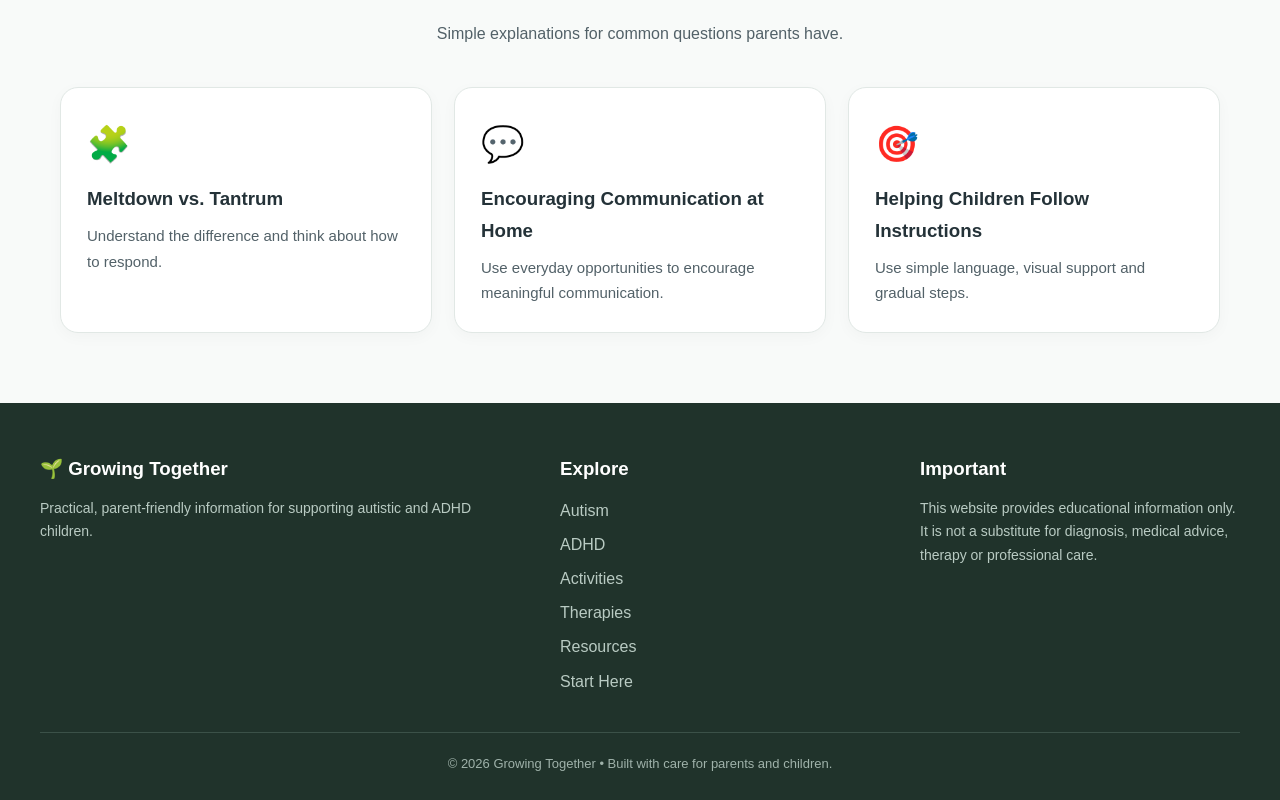
==== commit 7520f871: "Add files via upload" ====
--- a/index.html
+++ b/index.html
@@ -1,2034 +1,1477 @@
 <!DOCTYPE html>
 <html lang="en">
+
 <head>
-<meta charset="UTF-8">
-<meta name="viewport" content="width=device-width, initial-scale=1.0">
-
-<title>Growing Together | Autism & ADHD Parent Guide</title>
-
-<style>
-:root{
-    --green:#2f7d5b;
-    --light-green:#eaf7f0;
-    --blue:#3478c8;
-    --light-blue:#eef6ff;
-    --orange:#e98b3a;
-    --light-orange:#fff4e8;
-    --purple:#7657b8;
-    --light-purple:#f4efff;
-    --dark:#243238;
-    --text:#526168;
-    --white:#ffffff;
-    --bg:#f8faf9;
-    --border:#e1e8e5;
-    --shadow:0 10px 30px rgba(36,50,56,.08);
-}
-
-*{
-    margin:0;
-    padding:0;
-    box-sizing:border-box;
-}
-
-html{
-    scroll-behavior:smooth;
-}
-
-body{
-    font-family:Arial, Helvetica, sans-serif;
-    background:var(--bg);
-    color:var(--dark);
-    line-height:1.6;
-}
-
-button,
-a{
-    font-family:inherit;
-}
-
-a{
-    text-decoration:none;
-    color:inherit;
-}
-
-/* TOP BAR */
-.topbar{
-    background:#234f3b;
-    color:#fff;
-    padding:9px 20px;
-    text-align:center;
-    font-size:14px;
-}
-
-/* HEADER */
-header{
-    background:#fff;
-    position:sticky;
-    top:0;
-    z-index:1000;
-    border-bottom:1px solid var(--border);
-}
-
-.navbar{
-    max-width:1200px;
-    margin:auto;
-    min-height:74px;
-    display:flex;
-    align-items:center;
-    justify-content:space-between;
-    padding:0 20px;
-}
-
-.logo{
-    font-size:23px;
-    font-weight:800;
-    color:var(--green);
-    white-space:nowrap;
-}
-
-.nav-right{
-    display:flex;
-    align-items:center;
-    gap:22px;
-}
-
-.nav-links{
-    display:flex;
-    gap:22px;
-    align-items:center;
-}
-
-.nav-links a{
-    font-size:15px;
-    font-weight:600;
-    color:#46555a;
-}
-
-.nav-links a:hover{
-    color:var(--green);
-}
-
-.language-switch{
-    display:flex;
-    background:#f1f5f3;
-    border-radius:30px;
-    padding:4px;
-}
-
-.language-switch button{
-    border:0;
-    background:transparent;
-    padding:7px 12px;
-    border-radius:20px;
-    cursor:pointer;
-    font-weight:700;
-    color:#607078;
-}
-
-.language-switch button.active{
-    background:var(--green);
-    color:#fff;
-}
-
-.menu-btn{
-    display:none;
-    border:0;
-    background:none;
-    font-size:28px;
-    cursor:pointer;
-}
-
-/* HERO */
-.hero{
-    background:linear-gradient(135deg,#eff9f3,#eef7ff);
-    padding:85px 20px;
-}
-
-.hero-inner{
-    max-width:1200px;
-    margin:auto;
-    display:grid;
-    grid-template-columns:1.2fr .8fr;
-    gap:50px;
-    align-items:center;
-}
-
-.badge{
-    display:inline-block;
-    background:#dff2e8;
-    color:#246344;
-    padding:7px 14px;
-    border-radius:30px;
-    font-size:14px;
-    font-weight:700;
-    margin-bottom:18px;
-}
-
-.hero h1{
-    font-size:52px;
-    line-height:1.12;
-    margin-bottom:20px;
-    max-width:700px;
-}
-
-.hero p{
-    font-size:19px;
-    color:var(--text);
-    max-width:680px;
-    margin-bottom:30px;
-}
-
-.buttons{
-    display:flex;
-    gap:13px;
-    flex-wrap:wrap;
-}
-
-.btn{
-    display:inline-block;
-    padding:13px 22px;
-    border-radius:10px;
-    font-weight:700;
-    border:2px solid var(--green);
-    cursor:pointer;
-}
-
-.btn-primary{
-    background:var(--green);
-    color:#fff;
-}
-
-.btn-secondary{
-    background:#fff;
-    color:var(--green);
-}
-
-.hero-visual{
-    background:#fff;
-    border-radius:30px;
-    padding:30px;
-    box-shadow:var(--shadow);
-}
-
-.growing-box{
-    text-align:center;
-    padding:35px 15px;
-}
-
-.growing-tree{
-    font-size:95px;
-    margin-bottom:15px;
-}
-
-.growing-box h3{
-    font-size:25px;
-    margin-bottom:8px;
-}
-
-.growing-box p{
-    font-size:16px;
-    margin:auto;
-}
-
-/* GENERAL */
-section{
-    padding:75px 20px;
-}
-
-.container{
-    max-width:1200px;
-    margin:auto;
-}
-
-.section-title{
-    text-align:center;
-    max-width:750px;
-    margin:0 auto 45px;
-}
-
-.section-title h2{
-    font-size:36px;
-    margin-bottom:10px;
-}
-
-.section-title p{
-    color:var(--text);
-}
-
-/* CARDS */
-.grid{
-    display:grid;
-    grid-template-columns:repeat(4,1fr);
-    gap:18px;
-}
-
-.card{
-    background:#fff;
-    border:1px solid var(--border);
-    border-radius:18px;
-    padding:24px;
-    transition:.25s;
-    box-shadow:0 4px 15px rgba(0,0,0,.03);
-}
-
-.card:hover{
-    transform:translateY(-4px);
-    box-shadow:var(--shadow);
-}
-
-.icon{
-    font-size:32px;
-    margin-bottom:12px;
-}
-
-.card h3{
-    margin-bottom:8px;
-    font-size:19px;
-}
-
-.card p{
-    color:var(--text);
-    font-size:14px;
-}
-
-/* START HERE */
-.start-grid{
-    display:grid;
-    grid-template-columns:repeat(3,1fr);
-    gap:22px;
-}
-
-.start-card{
-    padding:32px;
-    border-radius:22px;
-}
-
-.start-card.autism{
-    background:var(--light-green);
-}
-
-.start-card.adhd{
-    background:var(--light-blue);
-}
-
-.start-card.support{
-    background:var(--light-orange);
-}
-
-.start-card h3{
-    font-size:23px;
-    margin:10px 0;
-}
-
-.start-card p{
-    color:var(--text);
-}
-
-/* ACTIVITIES */
-.activity-grid{
-    display:grid;
-    grid-template-columns:repeat(3,1fr);
-    gap:22px;
-}
-
-.activity{
-    background:#fff;
-    border-radius:20px;
-    overflow:hidden;
-    border:1px solid var(--border);
-}
-
-.activity-top{
-    padding:35px;
-    font-size:55px;
-    text-align:center;
-    background:var(--light-green);
-}
-
-.activity-content{
-    padding:22px;
-}
-
-.activity-content h3{
-    margin-bottom:8px;
-}
-
-/* HOME HELP */
-.help-grid{
-    display:grid;
-    grid-template-columns:repeat(2,1fr);
-    gap:18px;
-}
-
-.help-item{
-    background:#fff;
-    padding:22px;
-    border-radius:17px;
-    border:1px solid var(--border);
-    display:flex;
-    gap:15px;
-    align-items:flex-start;
-    cursor:pointer;
-}
-
-.help-item:hover{
-    border-color:var(--green);
-}
-
-.help-icon{
-    font-size:27px;
-}
-
-/* TRACKER */
-.tracker{
-    background:#fff;
-    border-radius:25px;
-    padding:32px;
-    max-width:850px;
-    margin:auto;
-    box-shadow:var(--shadow);
-}
-
-.goal{
-    display:flex;
-    gap:12px;
-    padding:15px 0;
-    border-bottom:1px solid var(--border);
-}
-
-.goal:last-child{
-    border-bottom:0;
-}
-
-.goal input{
-    width:20px;
-    height:20px;
-    accent-color:var(--green);
-}
-
-.progress-wrap{
-    margin-top:25px;
-}
-
-.progress-bar{
-    height:14px;
-    background:#e7eeeb;
-    border-radius:20px;
-    overflow:hidden;
-}
-
-.progress{
-    height:100%;
-    width:0%;
-    background:var(--green);
-    transition:.4s;
-}
-
-.progress-text{
-    margin-top:8px;
-    font-weight:700;
-    color:var(--green);
-}
-
-/* THERAPY */
-.therapy-grid{
-    display:grid;
-    grid-template-columns:repeat(3,1fr);
-    gap:18px;
-}
-
-.therapy{
-    background:#fff;
-    padding:25px;
-    border-radius:18px;
-    border:1px solid var(--border);
-}
-
-/* RESOURCES */
-.resources{
-    background:#eef7f2;
-}
-
-.resource-grid{
-    display:grid;
-    grid-template-columns:repeat(4,1fr);
-    gap:18px;
-}
-
-.resource{
-    background:#fff;
-    padding:24px;
-    border-radius:18px;
-}
-
-/* ARTICLES */
-.article-grid{
-    display:grid;
-    grid-template-columns:repeat(3,1fr);
-    gap:20px;
-}
-
-.article{
-    background:#fff;
-    border-radius:18px;
-    padding:25px;
-    border:1px solid var(--border);
-}
-
-.article span{
-    font-size:13px;
-    color:var(--green);
-    font-weight:700;
-}
-
-.article h3{
-    margin:10px 0;
-}
-
-/* FOOTER */
-footer{
-    background:#20332b;
-    color:#dbe8e2;
-    padding:50px 20px 25px;
-}
-
-.footer-inner{
-    max-width:1200px;
-    margin:auto;
-    display:grid;
-    grid-template-columns:1.5fr 1fr 1fr;
-    gap:40px;
-}
-
-footer h3{
-    color:#fff;
-    margin-bottom:12px;
-}
-
-footer p,
-footer li{
-    font-size:14px;
-    color:#b9cbc3;
-}
-
-footer ul{
-    list-style:none;
-}
-
-footer li{
-    margin-bottom:7px;
-}
-
-.copyright{
-    max-width:1200px;
-    margin:35px auto 0;
-    padding-top:20px;
-    border-top:1px solid #3b5148;
-    text-align:center;
-    font-size:13px;
-    color:#9fb2aa;
-}
-
-/* MODAL */
-.modal{
-    position:fixed;
-    inset:0;
-    background:rgba(0,0,0,.55);
-    display:none;
-    align-items:center;
-    justify-content:center;
-    padding:20px;
-    z-index:2000;
-}
-
-.modal.show{
-    display:flex;
-}
-
-.modal-box{
-    background:#fff;
-    max-width:600px;
-    width:100%;
-    border-radius:22px;
-    padding:30px;
-    position:relative;
-    max-height:85vh;
-    overflow:auto;
-}
-
-.close{
-    position:absolute;
-    right:18px;
-    top:12px;
-    border:0;
-    background:none;
-    font-size:28px;
-    cursor:pointer;
-}
-
-/* MOBILE */
-@media(max-width:1000px){
-
-    .grid,
-    .resource-grid{
-        grid-template-columns:repeat(2,1fr);
-    }
-
-    .hero-inner{
-        grid-template-columns:1fr;
-    }
-
-    .hero h1{
-        font-size:42px;
-    }
-}
-
-@media(max-width:760px){
-
-    .nav-links{
-        display:none;
-        position:absolute;
-        left:0;
-        right:0;
-        top:74px;
-        background:#fff;
-        flex-direction:column;
-        align-items:flex-start;
-        padding:20px;
-        border-bottom:1px solid var(--border);
-        box-shadow:var(--shadow);
-    }
-
-    .nav-links.show{
-        display:flex;
-    }
-
-    .menu-btn{
-        display:block;
-    }
-
-    .nav-right{
-        gap:8px;
-    }
-
-    .language-switch button{
-        padding:6px 9px;
-    }
-
-    .navbar{
-        padding:0 14px;
-    }
-
-    .logo{
-        font-size:19px;
-    }
-
-    .hero{
-        padding:55px 18px;
-    }
-
-    .hero h1{
-        font-size:35px;
-    }
-
-    .hero p{
-        font-size:17px;
-    }
-
-    section{
-        padding:55px 18px;
-    }
-
-    .section-title h2{
-        font-size:29px;
-    }
-
-    .grid,
-    .start-grid,
-    .activity-grid,
-    .help-grid,
-    .therapy-grid,
-    .resource-grid,
-    .article-grid{
-        grid-template-columns:1fr;
-    }
-
-    .footer-inner{
-        grid-template-columns:1fr;
-    }
-}
-</style>
+    <meta charset="UTF-8">
+    <meta name="viewport" content="width=device-width, initial-scale=1.0">
+
+    <title>Growing Together | Autism & ADHD Parent Guide</title>
+
+    <!-- Common CSS -->
+    <link rel="stylesheet" href="style.css">
 </head>
 
 <body>
 
-<!-- TOP BAR -->
-<div class="topbar" data-i18n="topbar">
-🌱 Evidence-informed information • Practical ideas for everyday life • Built for parents
+<!-- =====================================================
+     TOP BAR
+===================================================== -->
+
+<div class="topbar"
+     data-en="🌱 Evidence-informed information • Practical ideas for everyday life • Built for parents"
+     data-hi="🌱 प्रमाण-आधारित जानकारी • रोज़मर्रा की ज़िंदगी के लिए उपयोगी सुझाव • माता-पिता के लिए बनाया गया">
+
+    🌱 Evidence-informed information • Practical ideas for everyday life • Built for parents
+
 </div>
 
-<!-- HEADER -->
+
+<!-- =====================================================
+     HEADER / NAVIGATION
+===================================================== -->
+
 <header>
-<nav class="navbar">
-
-    <a href="#" class="logo" data-i18n="logo">
-        🌱 Growing Together
-    </a>
-
-    <div class="nav-right">
-
-        <div class="nav-links" id="navLinks">
-            <a href="#autism" data-i18n="navAutism">Autism</a>
-            <a href="#adhd" data-i18n="navADHD">ADHD</a>
-            <a href="#activities" data-i18n="navActivities">Activities</a>
-            <a href="#therapies" data-i18n="navTherapies">Therapies</a>
-            <a href="#resources" data-i18n="navResources">Resources</a>
-            <a href="#start" data-i18n="navStart">Start Here</a>
-        </div>
-
-        <div class="language-switch">
-            <button id="enBtn" class="active">🇬🇧 EN</button>
-            <button id="hiBtn">🇮🇳 हिन्दी</button>
-        </div>
-
-        <button class="menu-btn" id="menuBtn">☰</button>
+
+    <nav class="navbar">
+
+        <!-- LOGO -->
+        <a href="index.html" class="logo">
+            🌱 Growing Together
+        </a>
+
+
+        <div class="nav-right">
+
+            <!-- NAVIGATION LINKS -->
+
+            <div class="nav-links" id="navLinks">
+
+                <a href="autism.html"
+                   data-en="Autism"
+                   data-hi="ऑटिज़्म">
+                    Autism
+                </a>
+
+                <a href="adhd.html"
+                   data-en="ADHD"
+                   data-hi="ADHD">
+                    ADHD
+                </a>
+
+                <a href="activities.html"
+                   data-en="Activities"
+                   data-hi="गतिविधियाँ">
+                    Activities
+                </a>
+
+                <a href="therapies.html"
+                   data-en="Therapies"
+                   data-hi="थेरेपी">
+                    Therapies
+                </a>
+
+                <a href="resources.html"
+                   data-en="Resources"
+                   data-hi="संसाधन">
+                    Resources
+                </a>
+
+                <a href="start-here.html"
+                   data-en="Start Here"
+                   data-hi="यहाँ से शुरू करें">
+                    Start Here
+                </a>
+
+            </div>
+
+
+            <!-- LANGUAGE SWITCH -->
+
+            <div class="language-switch">
+
+                <button id="enBtn" class="active">
+                    🇬🇧 EN
+                </button>
+
+                <button id="hiBtn">
+                    🇮🇳 हिन्दी
+                </button>
+
+            </div>
+
+
+            <!-- MOBILE MENU -->
+
+            <button class="menu-btn" id="menuBtn">
+                ☰
+            </button>
+
+        </div>
+
+    </nav>
+
+</header>
+
+
+
+<!-- =====================================================
+     HERO SECTION
+===================================================== -->
+
+<section class="hero">
+
+    <div class="hero-inner">
+
+
+        <!-- HERO CONTENT -->
+
+        <div>
+
+            <span class="badge"
+                  data-en="Parent Guide • Autism • ADHD"
+                  data-hi="Parent Guide • ऑटिज़्म • ADHD">
+
+                Parent Guide • Autism • ADHD
+
+            </span>
+
+
+            <h1
+                data-en="Understanding your child is the first step to supporting them."
+                data-hi="अपने बच्चे को समझना, उसका सहयोग करने की पहली सीढ़ी है।">
+
+                Understanding your child is the first step to supporting them.
+
+            </h1>
+
+
+            <p
+                data-en="Practical, evidence-informed information and everyday strategies for parents of autistic and ADHD children."
+                data-hi="ऑटिज़्म और ADHD वाले बच्चों के माता-पिता के लिए सरल, प्रमाण-आधारित जानकारी और रोज़मर्रा में काम आने वाले सुझाव।">
+
+                Practical, evidence-informed information and everyday strategies for parents of autistic and ADHD children.
+
+            </p>
+
+
+            <div class="buttons">
+
+                <a href="start-here.html"
+                   class="button"
+                   data-en="Start Here →"
+                   data-hi="यहाँ से शुरू करें →">
+
+                    Start Here →
+
+                </a>
+
+
+                <a href="autism.html"
+                   class="button light"
+                   data-en="Explore Autism"
+                   data-hi="ऑटिज़्म समझें">
+
+                    Explore Autism
+
+                </a>
+
+
+                <a href="adhd.html"
+                   class="button light"
+                   data-en="Explore ADHD"
+                   data-hi="ADHD समझें">
+
+                    Explore ADHD
+
+                </a>
+
+            </div>
+
+        </div>
+
+
+
+        <!-- HERO CARD -->
+
+        <div class="card"
+             style="text-align:center;padding:45px 30px;border-radius:30px;">
+
+            <div style="font-size:90px;margin-bottom:15px;">
+                🌱
+            </div>
+
+
+            <h2
+                data-en="Every child grows differently."
+                data-hi="हर बच्चा अपने तरीके से आगे बढ़ता है।">
+
+                Every child grows differently.
+
+            </h2>
+
+
+            <p
+                data-en="The goal is not to change who your child is — it is to help them communicate, participate and become more independent."
+                data-hi="लक्ष्य बच्चे को बदलना नहीं है — बल्कि उसकी communication, भागीदारी और आत्मनिर्भरता को बढ़ाने में मदद करना है।">
+
+                The goal is not to change who your child is — it is to help them communicate, participate and become more independent.
+
+            </p>
+
+        </div>
 
     </div>
-</nav>
-</header>
-
-
-<!-- HERO -->
-<section class="hero">
-
-<div class="hero-inner">
-
-<div>
-
-<span class="badge" data-i18n="badge">
-Parent Guide • Autism • ADHD
-</span>
-
-<h1 data-i18n="heroTitle">
-Understanding your child is the first step to supporting them.
-</h1>
-
-<p data-i18n="heroText">
-Practical, evidence-informed information and everyday strategies for parents of autistic and ADHD children.
-</p>
-
-<div class="buttons">
-
-<a href="#start" class="btn btn-primary" data-i18n="startButton">
-Start Here
-</a>
-
-<a href="#autism" class="btn btn-secondary" data-i18n="autismButton">
-Explore Autism
-</a>
-
-<a href="#adhd" class="btn btn-secondary" data-i18n="adhdButton">
-Explore ADHD
-</a>
-
-</div>
-
-</div>
-
-
-<div class="hero-visual">
-
-<div class="growing-box">
-
-<div class="growing-tree">🌱</div>
-
-<h3 data-i18n="heroCardTitle">
-Every child grows differently.
-</h3>
-
-<p data-i18n="heroCardText">
-The goal is not to change who your child is — it is to help them communicate, participate and become more independent.
-</p>
-
-</div>
-
-</div>
-
-</div>
+
 </section>
 
 
-<!-- WHAT DO YOU NEED HELP WITH -->
+
+<!-- =====================================================
+     WHAT DO YOU NEED HELP WITH?
+===================================================== -->
+
 <section>
 
-<div class="container">
-
-<div class="section-title">
-
-<h2 data-i18n="helpTitle">
-What would you like help with today?
-</h2>
-
-<p data-i18n="helpText">
-Start with an everyday challenge and explore practical ideas.
-</p>
-
-</div>
-
-
-<div class="grid">
-
-<div class="card help-popup" data-title="Communication">
-<div class="icon">💬</div>
-<h3 data-i18n="communication">Communication</h3>
-<p data-i18n="communicationText">
-Help your child express wants, needs and ideas.
-</p>
-</div>
-
-<div class="card help-popup" data-title="Behaviour">
-<div class="icon">🧩</div>
-<h3 data-i18n="behaviour">Behaviour & Meltdowns</h3>
-<p data-i18n="behaviourText">
-Understand behaviour and respond calmly.
-</p>
-</div>
-
-<div class="card help-popup" data-title="Attention">
-<div class="icon">🎯</div>
-<h3 data-i18n="attention">Attention</h3>
-<p data-i18n="attentionText">
-Build focus gradually through simple activities.
-</p>
-</div>
-
-<div class="card help-popup" data-title="Social Skills">
-<div class="icon">👫</div>
-<h3 data-i18n="social">Social Skills</h3>
-<p data-i18n="socialText">
-Support interaction, play and turn-taking.
-</p>
-</div>
-
-<div class="card help-popup" data-title="Eating">
-<div class="icon">🍽️</div>
-<h3 data-i18n="eating">Eating</h3>
-<p data-i18n="eatingText">
-Support positive mealtime routines.
-</p>
-</div>
-
-<div class="card help-popup" data-title="Toilet Training">
-<div class="icon">🚽</div>
-<h3 data-i18n="toilet">Toilet Training</h3>
-<p data-i18n="toiletText">
-Learn practical steps for toilet independence.
-</p>
-</div>
-
-<div class="card help-popup" data-title="Daily Living">
-<div class="icon">👕</div>
-<h3 data-i18n="daily">Daily Living</h3>
-<p data-i18n="dailyText">
-Build independence in everyday routines.
-</p>
-</div>
-
-<div class="card help-popup" data-title="School Support">
-<div class="icon">🏫</div>
-<h3 data-i18n="school">School Support</h3>
-<p data-i18n="schoolText">
-Understand classroom support and communication with teachers.
-</p>
-</div>
-
-</div>
-</div>
+    <div class="container">
+
+
+        <div class="section-title">
+
+            <h2
+                data-en="What would you like help with today?"
+                data-hi="आज आपको किस विषय में मदद चाहिए?">
+
+                What would you like help with today?
+
+            </h2>
+
+
+            <p
+                data-en="Choose an everyday topic and explore practical information."
+                data-hi="रोज़मर्रा की किसी समस्या को चुनें और उससे जुड़ी practical information देखें।">
+
+                Choose an everyday topic and explore practical information.
+
+            </p>
+
+        </div>
+
+
+
+        <div class="grid">
+
+
+            <!-- COMMUNICATION -->
+
+            <a href="communication.html"
+               class="card">
+
+                <div class="icon">
+                    💬
+                </div>
+
+                <h3
+                    data-en="Communication"
+                    data-hi="Communication">
+
+                    Communication
+
+                </h3>
+
+                <p
+                    data-en="Help your child express wants, needs and ideas."
+                    data-hi="बच्चे को अपनी जरूरत, इच्छा और विचार व्यक्त करने में मदद करें।">
+
+                    Help your child express wants, needs and ideas.
+
+                </p>
+
+            </a>
+
+
+
+            <!-- BEHAVIOUR -->
+
+            <a href="behaviour.html"
+               class="card">
+
+                <div class="icon">
+                    🧩
+                </div>
+
+                <h3
+                    data-en="Behaviour & Meltdowns"
+                    data-hi="Behaviour और Meltdown">
+
+                    Behaviour & Meltdowns
+
+                </h3>
+
+                <p
+                    data-en="Understand behaviour, triggers and calmer responses."
+                    data-hi="Behaviour, triggers और शांत तरीके से response देना समझें।">
+
+                    Understand behaviour, triggers and calmer responses.
+
+                </p>
+
+            </a>
+
+
+
+            <!-- ATTENTION -->
+
+            <a href="attention.html"
+               class="card">
+
+                <div class="icon">
+                    🎯
+                </div>
+
+                <h3
+                    data-en="Attention"
+                    data-hi="Attention">
+
+                    Attention
+
+                </h3>
+
+                <p
+                    data-en="Build focus gradually through simple activities."
+                    data-hi="सरल activities के माध्यम से धीरे-धीरे focus बढ़ाएँ।">
+
+                    Build focus gradually through simple activities.
+
+                </p>
+
+            </a>
+
+
+
+            <!-- SOCIAL SKILLS -->
+
+            <a href="social-skills.html"
+               class="card">
+
+                <div class="icon">
+                    👫
+                </div>
+
+                <h3
+                    data-en="Social Skills"
+                    data-hi="Social Skills">
+
+                    Social Skills
+
+                </h3>
+
+                <p
+                    data-en="Support interaction, play and turn-taking."
+                    data-hi="Interaction, play और turn-taking में support करें।">
+
+                    Support interaction, play and turn-taking.
+
+                </p>
+
+            </a>
+
+
+
+            <!-- EATING -->
+
+            <a href="eating.html"
+               class="card">
+
+                <div class="icon">
+                    🍽️
+                </div>
+
+                <h3
+                    data-en="Eating"
+                    data-hi="Eating">
+
+                    Eating
+
+                </h3>
+
+                <p
+                    data-en="Support positive and comfortable mealtime routines."
+                    data-hi="खाने के समय अच्छी और comfortable routines बनाने में मदद करें।">
+
+                    Support positive and comfortable mealtime routines.
+
+                </p>
+
+            </a>
+
+
+
+            <!-- TOILET TRAINING -->
+
+            <a href="toilet-training.html"
+               class="card">
+
+                <div class="icon">
+                    🚽
+                </div>
+
+                <h3
+                    data-en="Toilet Training"
+                    data-hi="Toilet Training">
+
+                    Toilet Training
+
+                </h3>
+
+                <p
+                    data-en="Learn practical steps towards toilet independence."
+                    data-hi="Toilet में independence के लिए practical steps सीखें।">
+
+                    Learn practical steps towards toilet independence.
+
+                </p>
+
+            </a>
+
+
+
+            <!-- DAILY LIVING -->
+
+            <a href="daily-living.html"
+               class="card">
+
+                <div class="icon">
+                    👕
+                </div>
+
+                <h3
+                    data-en="Daily Living"
+                    data-hi="Daily Living">
+
+                    Daily Living
+
+                </h3>
+
+                <p
+                    data-en="Build independence in everyday routines."
+                    data-hi="रोज़मर्रा की routines में independence बढ़ाएँ।">
+
+                    Build independence in everyday routines.
+
+                </p>
+
+            </a>
+
+
+
+            <!-- SCHOOL SUPPORT -->
+
+            <a href="school-support.html"
+               class="card">
+
+                <div class="icon">
+                    🏫
+                </div>
+
+                <h3
+                    data-en="School Support"
+                    data-hi="School Support">
+
+                    School Support
+
+                </h3>
+
+                <p
+                    data-en="Understand school support and communication with teachers."
+                    data-hi="School support और teachers के साथ communication को समझें।">
+
+                    Understand school support and communication with teachers.
+
+                </p>
+
+            </a>
+
+
+        </div>
+
+    </div>
+
 </section>
 
 
-<!-- START HERE -->
-<section id="start">
-
-<div class="container">
-
-<div class="section-title">
-
-<h2 data-i18n="startTitle">
-Start Here
-</h2>
-
-<p data-i18n="startText">
-Learn the basics before choosing strategies or therapies.
-</p>
-
-</div>
-
-
-<div class="start-grid">
-
-<div class="start-card autism">
-
-<div class="icon">🧩</div>
-
-<h3 data-i18n="autismTitle">
-Understand Autism
-</h3>
-
-<p data-i18n="autismText">
-Learn what autism is, how it can affect communication, behaviour and social interaction, and how every child can be different.
-</p>
-
-</div>
-
-
-<div class="start-card adhd">
-
-<div class="icon">🎯</div>
-
-<h3 data-i18n="adhdTitle">
-Understand ADHD
-</h3>
-
-<p data-i18n="adhdText">
-Learn about attention, impulsivity, activity levels and practical ways to support children.
-</p>
-
-</div>
-
-
-<div class="start-card support">
-
-<div class="icon">❤️</div>
-
-<h3 data-i18n="supportTitle">
-Support Your Child
-</h3>
-
-<p data-i18n="supportText">
-Focus on communication, daily living, social participation and independence.
-</p>
-
-</div>
-
-</div>
-</div>
+
+<!-- =====================================================
+     START HERE
+===================================================== -->
+
+<section>
+
+    <div class="container">
+
+
+        <div class="section-title">
+
+            <h2
+                data-en="Start Here"
+                data-hi="यहाँ से शुरू करें">
+
+                Start Here
+
+            </h2>
+
+
+            <p
+                data-en="New to autism, ADHD or developmental support? Start with these three guides."
+                data-hi="Autism, ADHD या developmental support के बारे में पहली बार जान रहे हैं? इन तीन guides से शुरुआत करें।">
+
+                New to autism, ADHD or developmental support? Start with these three guides.
+
+            </p>
+
+        </div>
+
+
+
+        <div class="grid">
+
+
+            <!-- AUTISM -->
+
+            <a href="autism.html"
+               class="card"
+               style="background:#eaf7f0;">
+
+                <div class="icon">
+                    🧩
+                </div>
+
+                <h3
+                    data-en="Understand Autism"
+                    data-hi="ऑटिज़्म को समझें">
+
+                    Understand Autism
+
+                </h3>
+
+                <p
+                    data-en="Learn about communication, behaviour, social interaction and sensory differences."
+                    data-hi="Communication, behaviour, social interaction और sensory differences के बारे में जानें।">
+
+                    Learn about communication, behaviour, social interaction and sensory differences.
+
+                </p>
+
+            </a>
+
+
+
+            <!-- ADHD -->
+
+            <a href="adhd.html"
+               class="card"
+               style="background:#eef6ff;">
+
+                <div class="icon">
+                    🎯
+                </div>
+
+                <h3
+                    data-en="Understand ADHD"
+                    data-hi="ADHD को समझें">
+
+                    Understand ADHD
+
+                </h3>
+
+                <p
+                    data-en="Learn about attention, impulsivity, activity levels and practical support."
+                    data-hi="Attention, impulsivity, activity level और practical support के बारे में जानें।">
+
+                    Learn about attention, impulsivity, activity levels and practical support.
+
+                </p>
+
+            </a>
+
+
+
+            <!-- SUPPORT -->
+
+            <a href="start-here.html"
+               class="card"
+               style="background:#fff4e8;">
+
+                <div class="icon">
+                    ❤️
+                </div>
+
+                <h3
+                    data-en="Support Your Child"
+                    data-hi="अपने बच्चे का सहयोग करें">
+
+                    Support Your Child
+
+                </h3>
+
+                <p
+                    data-en="A simple step-by-step starting point for parents."
+                    data-hi="Parents के लिए step-by-step simple starting guide।">
+
+                    A simple step-by-step starting point for parents.
+
+                </p>
+
+            </a>
+
+
+        </div>
+
+    </div>
+
 </section>
 
 
-<!-- ACTIVITIES -->
-<section id="activities">
-
-<div class="container">
-
-<div class="section-title">
-
-<h2 data-i18n="activitiesTitle">
-Practical Activities
-</h2>
-
-<p data-i18n="activitiesText">
-Simple activities that parents can try during everyday routines.
-</p>
-
-</div>
-
-
-<div class="activity-grid">
-
-<div class="activity">
-
-<div class="activity-top">🍪</div>
-
-<div class="activity-content">
-
-<h3 data-i18n="activity1Title">
-“Give Me” Game
-</h3>
-
-<p data-i18n="activity1Text">
-Use a favourite item to encourage requesting with words, gestures or AAC.
-</p>
-
-</div>
-
-</div>
-
-
-<div class="activity">
-
-<div class="activity-top">👋</div>
-
-<div class="activity-content">
-
-<h3 data-i18n="activity2Title">
-Copy Me
-</h3>
-
-<p data-i18n="activity2Text">
-Take turns copying simple movements, sounds or actions.
-</p>
-
-</div>
-
-</div>
-
-
-<div class="activity">
-
-<div class="activity-top">🧹</div>
-
-<div class="activity-content">
-
-<h3 data-i18n="activity3Title">
-Everyday Helper
-</h3>
-
-<p data-i18n="activity3Text">
-Involve your child in small household tasks to build independence.
-</p>
-
-</div>
-
-</div>
-
-</div>
-</div>
+
+<!-- =====================================================
+     PRACTICAL ACTIVITIES
+===================================================== -->
+
+<section>
+
+    <div class="container">
+
+
+        <div class="section-title">
+
+            <h2
+                data-en="Practical Activities"
+                data-hi="आसान और उपयोगी Activities">
+
+                Practical Activities
+
+            </h2>
+
+
+            <p
+                data-en="Simple activities that can be used during everyday routines."
+                data-hi="ऐसी simple activities जिन्हें रोज़मर्रा की routines में किया जा सकता है।">
+
+                Simple activities that can be used during everyday routines.
+
+            </p>
+
+        </div>
+
+
+
+        <div class="grid">
+
+
+            <div class="card">
+
+                <div class="icon">
+                    🍪
+                </div>
+
+                <h3
+                    data-en="“Give Me” Game"
+                    data-hi="“मुझे दो” Game">
+
+                    “Give Me” Game
+
+                </h3>
+
+                <p
+                    data-en="Encourage your child to request a favourite item using words, gestures or AAC."
+                    data-hi="बच्चे को words, gestures या AAC से पसंदीदा चीज़ मांगने के लिए encourage करें।">
+
+                    Encourage your child to request a favourite item using words, gestures or AAC.
+
+                </p>
+
+            </div>
+
+
+
+            <div class="card">
+
+                <div class="icon">
+                    👋
+                </div>
+
+                <h3
+                    data-en="Copy Me"
+                    data-hi="मेरी नकल करो">
+
+                    Copy Me
+
+                </h3>
+
+                <p
+                    data-en="Take turns copying simple movements, sounds and actions."
+                    data-hi="Simple movements, sounds और actions की बारी-बारी से नकल करें।">
+
+                    Take turns copying simple movements, sounds and actions.
+
+                </p>
+
+            </div>
+
+
+
+            <div class="card">
+
+                <div class="icon">
+                    🧹
+                </div>
+
+                <h3
+                    data-en="Everyday Helper"
+                    data-hi="घर का छोटा Helper">
+
+                    Everyday Helper
+
+                </h3>
+
+                <p
+                    data-en="Include your child in small household activities to build independence."
+                    data-hi="Independence बढ़ाने के लिए बच्चे को छोटे household activities में शामिल करें।">
+
+                    Include your child in small household activities to build independence.
+
+                </p>
+
+            </div>
+
+
+        </div>
+
+
+        <div style="text-align:center;margin-top:30px;">
+
+            <a href="activities.html"
+               class="button"
+               data-en="View All Activities →"
+               data-hi="सभी Activities देखें →">
+
+                View All Activities →
+
+            </a>
+
+        </div>
+
+    </div>
+
 </section>
 
 
-<!-- WHAT CAN I DO AT HOME -->
+
+<!-- =====================================================
+     WHAT CAN I DO AT HOME?
+===================================================== -->
+
+<section style="background:#eef7f2;">
+
+    <div class="container">
+
+
+        <div class="section-title">
+
+            <h2
+                data-en="What can I do at home?"
+                data-hi="मैं घर पर क्या कर सकता/सकती हूँ?">
+
+                What can I do at home?
+
+            </h2>
+
+
+            <p
+                data-en="Choose a situation to explore practical next steps."
+                data-hi="किसी situation को चुनें और उसके practical next steps देखें।">
+
+                Choose a situation to explore practical next steps.
+
+            </p>
+
+        </div>
+
+
+
+        <div class="grid">
+
+
+            <!-- SPEECH -->
+
+            <a href="communication.html"
+               class="card">
+
+                <div class="icon">
+                    🗣️
+                </div>
+
+                <h3
+                    data-en="My child doesn't speak"
+                    data-hi="मेरा बच्चा बोलता नहीं है">
+
+                    My child doesn't speak
+
+                </h3>
+
+                <p
+                    data-en="Ways to encourage communication without forcing speech."
+                    data-hi="Speech के लिए दबाव डाले बिना communication को encourage करने के तरीके।">
+
+                    Ways to encourage communication without forcing speech.
+
+                </p>
+
+            </a>
+
+
+
+            <!-- MELTDOWN -->
+
+            <a href="behaviour.html"
+               class="card">
+
+                <div class="icon">
+                    😣
+                </div>
+
+                <h3
+                    data-en="My child screams when upset"
+                    data-hi="परेशान होने पर मेरा बच्चा चिल्लाता है">
+
+                    My child screams when upset
+
+                </h3>
+
+                <p
+                    data-en="Understand possible triggers and safer ways to communicate."
+                    data-hi="Possible triggers और communication के सुरक्षित तरीकों को समझें।">
+
+                    Understand possible triggers and safer ways to communicate.
+
+                </p>
+
+            </a>
+
+
+
+            <!-- INSTRUCTIONS -->
+
+            <a href="attention.html"
+               class="card">
+
+                <div class="icon">
+                    👂
+                </div>
+
+                <h3
+                    data-en="My child doesn't follow instructions"
+                    data-hi="मेरा बच्चा instructions follow नहीं करता">
+
+                    My child doesn't follow instructions
+
+                </h3>
+
+                <p
+                    data-en="Start with short, clear instructions and gradual steps."
+                    data-hi="छोटे और clear instructions से शुरुआत करें।">
+
+                    Start with short, clear instructions and gradual steps.
+
+                </p>
+
+            </a>
+
+
+
+            <!-- SOCIAL PLAY -->
+
+            <a href="social-skills.html"
+               class="card">
+
+                <div class="icon">
+                    🧸
+                </div>
+
+                <h3
+                    data-en="My child finds social play difficult"
+                    data-hi="मेरा बच्चा social play में कठिनाई महसूस करता है">
+
+                    My child finds social play difficult
+
+                </h3>
+
+                <p
+                    data-en="Use simple turn-taking and shared-interest games."
+                    data-hi="Simple turn-taking और shared-interest games का उपयोग करें।">
+
+                    Use simple turn-taking and shared-interest games.
+
+                </p>
+
+            </a>
+
+
+        </div>
+
+    </div>
+
+</section>
+
+
+
+<!-- =====================================================
+     THERAPIES
+===================================================== -->
+
 <section>
 
-<div class="container">
-
-<div class="section-title">
-
-<h2 data-i18n="homeTitle">
-What can I do at home?
-</h2>
-
-<p data-i18n="homeText">
-Choose a situation to explore practical next steps.
-</p>
-
-</div>
-
-
-<div class="help-grid">
-
-<div class="help-item help-popup" data-title="Speech">
-
-<div class="help-icon">🗣️</div>
-
-<div>
-
-<h3 data-i18n="home1Title">
-My child doesn't speak
-</h3>
-
-<p data-i18n="home1Text">
-Ways to encourage communication without forcing speech.
-</p>
-
-</div>
-
-</div>
-
-
-<div class="help-item help-popup" data-title="Meltdown">
-
-<div class="help-icon">😣</div>
-
-<div>
-
-<h3 data-i18n="home2Title">
-My child screams when upset
-</h3>
-
-<p data-i18n="home2Text">
-Understand triggers and teach safer ways to communicate.
-</p>
-
-</div>
-
-</div>
-
-
-<div class="help-item help-popup" data-title="Instructions">
-
-<div class="help-icon">👂</div>
-
-<div>
-
-<h3 data-i18n="home3Title">
-My child doesn't follow instructions
-</h3>
-
-<p data-i18n="home3Text">
-Start with short, clear instructions and build gradually.
-</p>
-
-</div>
-
-</div>
-
-
-<div class="help-item help-popup" data-title="Play">
-
-<div class="help-icon">🧸</div>
-
-<div>
-
-<h3 data-i18n="home4Title">
-My child finds social play difficult
-</h3>
-
-<p data-i18n="home4Text">
-Use simple turn-taking and shared-interest games.
-</p>
-
-</div>
-
-</div>
-
-</div>
-</div>
+    <div class="container">
+
+
+        <div class="section-title">
+
+            <h2
+                data-en="Therapies Explained"
+                data-hi="Therapies को समझें">
+
+                Therapies Explained
+
+            </h2>
+
+
+            <p
+                data-en="Understand what different therapies may focus on."
+                data-hi="अलग-अलग therapies किस चीज़ पर focus कर सकती हैं, यह समझें।">
+
+                Understand what different therapies may focus on.
+
+            </p>
+
+        </div>
+
+
+
+        <div class="grid">
+
+
+            <a href="therapies.html"
+               class="card">
+
+                <div class="icon">
+                    🗣️
+                </div>
+
+                <h3
+                    data-en="Speech Therapy"
+                    data-hi="Speech Therapy">
+
+                    Speech Therapy
+
+                </h3>
+
+                <p
+                    data-en="Communication, language and speech support."
+                    data-hi="Communication, language और speech support।">
+
+                    Communication, language and speech support.
+
+                </p>
+
+            </a>
+
+
+
+            <a href="therapies.html"
+               class="card">
+
+                <div class="icon">
+                    👐
+                </div>
+
+                <h3
+                    data-en="Occupational Therapy"
+                    data-hi="Occupational Therapy">
+
+                    Occupational Therapy
+
+                </h3>
+
+                <p
+                    data-en="Daily living, motor and sensory support."
+                    data-hi="Daily living, motor और sensory support।">
+
+                    Daily living, motor and sensory support.
+
+                </p>
+
+            </a>
+
+
+
+            <a href="therapies.html"
+               class="card">
+
+                <div class="icon">
+                    🧩
+                </div>
+
+                <h3
+                    data-en="Behavioural Support"
+                    data-hi="Behavioural Support">
+
+                    Behavioural Support
+
+                </h3>
+
+                <p
+                    data-en="Understanding behaviour and teaching useful skills."
+                    data-hi="Behaviour को समझना और useful skills सिखाना।">
+
+                    Understanding behaviour and teaching useful skills.
+
+                </p>
+
+            </a>
+
+
+        </div>
+
+
+        <div style="text-align:center;margin-top:30px;">
+
+            <a href="therapies.html"
+               class="button"
+               data-en="Explore Therapies →"
+               data-hi="Therapies देखें →">
+
+                Explore Therapies →
+
+            </a>
+
+        </div>
+
+    </div>
+
 </section>
 
 
-<!-- PROGRESS TRACKER -->
+
+<!-- =====================================================
+     INDIA RESOURCES
+===================================================== -->
+
+<section style="background:#eef7f2;">
+
+    <div class="container">
+
+
+        <div class="section-title">
+
+            <h2
+                data-en="India Resources"
+                data-hi="भारत में उपयोगी Resources">
+
+                India Resources
+
+            </h2>
+
+
+            <p
+                data-en="Useful information for parents navigating support systems in India."
+                data-hi="भारत में support systems को समझने वाले parents के लिए उपयोगी जानकारी।">
+
+                Useful information for parents navigating support systems in India.
+
+            </p>
+
+        </div>
+
+
+
+        <div class="grid">
+
+
+            <div class="card">
+
+                <div class="icon">
+                    🪪
+                </div>
+
+                <h3
+                    data-en="UDID & Disability Certificate"
+                    data-hi="UDID और Disability Certificate">
+
+                    UDID & Disability Certificate
+
+                </h3>
+
+                <p
+                    data-en="Understand the basic process and documents."
+                    data-hi="Basic process और documents के बारे में जानें।">
+
+                    Understand the basic process and documents.
+
+                </p>
+
+            </div>
+
+
+
+            <div class="card">
+
+                <div class="icon">
+                    🏫
+                </div>
+
+                <h3
+                    data-en="Education Support"
+                    data-hi="Education Support">
+
+                    Education Support
+
+                </h3>
+
+                <p
+                    data-en="Learn about school support and inclusive education."
+                    data-hi="School support और inclusive education के बारे में जानें।">
+
+                    Learn about school support and inclusive education.
+
+                </p>
+
+            </div>
+
+
+
+            <div class="card">
+
+                <div class="icon">
+                    🇮🇳
+                </div>
+
+                <h3
+                    data-en="Government Schemes"
+                    data-hi="Government Schemes">
+
+                    Government Schemes
+
+                </h3>
+
+                <p
+                    data-en="Explore disability-related government support."
+                    data-hi="Disability-related government support के बारे में जानें।">
+
+                    Explore disability-related government support.
+
+                </p>
+
+            </div>
+
+
+        </div>
+
+
+        <div style="text-align:center;margin-top:30px;">
+
+            <a href="resources.html"
+               class="button"
+               data-en="View India Resources →"
+               data-hi="India Resources देखें →">
+
+                View India Resources →
+
+            </a>
+
+        </div>
+
+    </div>
+
+</section>
+
+
+
+<!-- =====================================================
+     PARENT GUIDE
+===================================================== -->
+
 <section>
 
-<div class="container">
-
-<div class="section-title">
-
-<h2 data-i18n="trackerTitle">
-My Child's Progress
-</h2>
-
-<p data-i18n="trackerText">
-Track small everyday goals. Progress does not have to be perfect.
-</p>
-
-</div>
-
-
-<div class="tracker">
-
-<div class="goal">
-<input type="checkbox" class="goal-check">
-<label data-i18n="goal1">
-Requests for things
-</label>
-</div>
-
-<div class="goal">
-<input type="checkbox" class="goal-check">
-<label data-i18n="goal2">
-Follows simple instructions
-</label>
-</div>
-
-<div class="goal">
-<input type="checkbox" class="goal-check">
-<label data-i18n="goal3">
-Participates in daily routines
-</label>
-</div>
-
-<div class="goal">
-<input type="checkbox" class="goal-check">
-<label data-i18n="goal4">
-Uses words, gestures or AAC
-</label>
-</div>
-
-<div class="goal">
-<input type="checkbox" class="goal-check">
-<label data-i18n="goal5">
-Plays or interacts with others
-</label>
-</div>
-
-
-<div class="progress-wrap">
-
-<div class="progress-bar">
-<div class="progress" id="progress"></div>
-</div>
-
-<div class="progress-text" id="progressText">
-0% completed
-</div>
-
-</div>
-
-</div>
-</div>
+    <div class="container">
+
+
+        <div class="section-title">
+
+            <h2
+                data-en="Parent Guide"
+                data-hi="Parent Guide">
+
+                Parent Guide
+
+            </h2>
+
+
+            <p
+                data-en="Simple explanations for common questions parents have."
+                data-hi="Parents के common questions के आसान जवाब और जानकारी।">
+
+                Simple explanations for common questions parents have.
+
+            </p>
+
+        </div>
+
+
+
+        <div class="grid">
+
+
+            <!-- MELTDOWN ARTICLE -->
+
+            <a href="behaviour.html"
+               class="card">
+
+                <div class="icon">
+                    🧩
+                </div>
+
+                <h3
+                    data-en="Meltdown vs. Tantrum"
+                    data-hi="Meltdown और Tantrum में अंतर">
+
+                    Meltdown vs. Tantrum
+
+                </h3>
+
+                <p
+                    data-en="Understand the difference and think about how to respond."
+                    data-hi="अंतर को समझें और situation में कैसे response करना है, इस पर ध्यान दें।">
+
+                    Understand the difference and think about how to respond.
+
+                </p>
+
+            </a>
+
+
+
+            <!-- COMMUNICATION ARTICLE -->
+
+            <a href="communication.html"
+               class="card">
+
+                <div class="icon">
+                    💬
+                </div>
+
+                <h3
+                    data-en="Encouraging Communication at Home"
+                    data-hi="घर पर Communication को बढ़ावा देना">
+
+                    Encouraging Communication at Home
+
+                </h3>
+
+                <p
+                    data-en="Use everyday opportunities to encourage meaningful communication."
+                    data-hi="Meaningful communication को बढ़ाने के लिए रोज़मर्रा के opportunities का उपयोग करें।">
+
+                    Use everyday opportunities to encourage meaningful communication.
+
+                </p>
+
+            </a>
+
+
+
+            <!-- INSTRUCTIONS ARTICLE -->
+
+            <a href="attention.html"
+               class="card">
+
+                <div class="icon">
+                    🎯
+                </div>
+
+                <h3
+                    data-en="Helping Children Follow Instructions"
+                    data-hi="बच्चे को Instructions follow करने में मदद करना">
+
+                    Helping Children Follow Instructions
+
+                </h3>
+
+                <p
+                    data-en="Use simple language, visual support and gradual steps."
+                    data-hi="Simple language, visual support और छोटे-छोटे steps का उपयोग करें।">
+
+                    Use simple language, visual support and gradual steps.
+
+                </p>
+
+            </a>
+
+
+        </div>
+
+    </div>
+
 </section>
 
 
-<!-- THERAPIES -->
-<section id="therapies">
-
-<div class="container">
-
-<div class="section-title">
-
-<h2 data-i18n="therapyTitle">
-Therapies Explained
-</h2>
-
-<p data-i18n="therapyText">
-Understand what different professionals and approaches may focus on.
-</p>
-
-</div>
-
-
-<div class="therapy-grid">
-
-<div class="therapy">
-<h3>🗣️ <span data-i18n="speech">Speech Therapy</span></h3>
-<p data-i18n="speechText">
-Communication, understanding language, speech and alternative communication.
-</p>
-</div>
-
-<div class="therapy">
-<h3>👐 <span data-i18n="ot">Occupational Therapy</span></h3>
-<p data-i18n="otText">
-Daily living skills, participation, motor skills and sensory needs.
-</p>
-</div>
-
-<div class="therapy">
-<h3>🧩 <span data-i18n="behaviourTherapy">Behavioural Support</span></h3>
-<p data-i18n="behaviourTherapyText">
-Understanding behaviour and teaching useful skills.
-</p>
-</div>
-
-<div class="therapy">
-<h3>📚 <span data-i18n="specialEd">Special Education</span></h3>
-<p data-i18n="specialEdText">
-Individualized learning and developmental support.
-</p>
-</div>
-
-<div class="therapy">
-<h3>📱 <span data-i18n="aac">AAC</span></h3>
-<p data-i18n="aacText">
-Tools and methods that help children communicate without relying only on speech.
-</p>
-</div>
-
-<div class="therapy">
-<h3>👨‍👩‍👦 <span data-i18n="parentSupport">Parent-Mediated Support</span></h3>
-<p data-i18n="parentSupportText">
-Helping parents use communication and learning strategies during everyday routines.
-</p>
-</div>
-
-</div>
-</div>
-</section>
-
-
-<!-- RESOURCES -->
-<section id="resources" class="resources">
-
-<div class="container">
-
-<div class="section-title">
-
-<h2 data-i18n="resourceTitle">
-India Resources
-</h2>
-
-<p data-i18n="resourceText">
-Useful information for parents navigating support systems in India.
-</p>
-
-</div>
-
-
-<div class="resource-grid">
-
-<div class="resource">
-<h3>🪪 <span data-i18n="resource1">UDID & Disability Certificate</span></h3>
-<p data-i18n="resource1Text">
-Understand the basic process and documents parents may need.
-</p>
-</div>
-
-<div class="resource">
-<h3>🏫 <span data-i18n="resource2">Education Support</span></h3>
-<p data-i18n="resource2Text">
-Information about school support, accommodations and inclusive education.
-</p>
-</div>
-
-<div class="resource">
-<h3>🇮🇳 <span data-i18n="resource3">Government Schemes</span></h3>
-<p data-i18n="resource3Text">
-Explore government programs and disability-related support.
-</p>
-</div>
-
-<div class="resource">
-<h3>🤝 <span data-i18n="resource4">Support Directory</span></h3>
-<p data-i18n="resource4Text">
-Find useful organizations, professionals and parent resources.
-</p>
-</div>
-
-</div>
-</div>
-</section>
-
-
-<!-- ARTICLES -->
-<section>
-
-<div class="container">
-
-<div class="section-title">
-
-<h2 data-i18n="articleTitle">
-Parent Guide
-</h2>
-
-<p data-i18n="articleText">
-Simple explanations for common questions parents have.
-</p>
-
-</div>
-
-
-<div class="article-grid">
-
-<div class="article">
-
-<span data-i18n="articleTag">BEHAVIOUR</span>
-
-<h3 data-i18n="article1">
-Meltdown vs. Tantrum
-</h3>
-
-<p data-i18n="article1Text">
-Understanding the difference can help parents respond more appropriately.
-</p>
-
-</div>
-
-
-<div class="article">
-
-<span data-i18n="articleTag2">COMMUNICATION</span>
-
-<h3 data-i18n="article2">
-Encouraging Communication at Home
-</h3>
-
-<p data-i18n="article2Text">
-Small everyday opportunities can support meaningful communication.
-</p>
-
-</div>
-
-
-<div class="article">
-
-<span data-i18n="articleTag3">LEARNING</span>
-
-<h3 data-i18n="article3">
-Helping Children Follow Instructions
-</h3>
-
-<p data-i18n="article3Text">
-Use simple language, visual support and gradual steps.
-</p>
-
-</div>
-
-</div>
-</div>
-</section>
-
-
-<!-- FOOTER -->
+
+<!-- =====================================================
+     FOOTER
+===================================================== -->
+
 <footer>
 
-<div class="footer-inner">
-
-<div>
-
-<h3 data-i18n="footerLogo">
-🌱 Growing Together
-</h3>
-
-<p data-i18n="footerText">
-Practical, parent-friendly information for supporting autistic and ADHD children.
-</p>
-
-</div>
-
-
-<div>
-
-<h3 data-i18n="footerExplore">
-Explore
-</h3>
-
-<ul>
-<li><a href="#autism" data-i18n="navAutism">Autism</a></li>
-<li><a href="#adhd" data-i18n="navADHD">ADHD</a></li>
-<li><a href="#activities" data-i18n="navActivities">Activities</a></li>
-<li><a href="#therapies" data-i18n="navTherapies">Therapies</a></li>
-</ul>
-
-</div>
-
-
-<div>
-
-<h3 data-i18n="footerImportant">
-Important
-</h3>
-
-<p data-i18n="disclaimer">
-This website provides educational information only. It is not a substitute for diagnosis, medical advice, therapy or professional care.
-</p>
-
-</div>
-
-</div>
-
-
-<div class="copyright" data-i18n="copyright">
-© 2026 Growing Together. Built with care for parents and children.
-</div>
+    <div class="footer-inner">
+
+
+        <!-- ABOUT -->
+
+        <div>
+
+            <h3>
+                🌱 Growing Together
+            </h3>
+
+            <p
+                data-en="Practical, parent-friendly information for supporting autistic and ADHD children."
+                data-hi="ऑटिज़्म और ADHD वाले बच्चों के support के लिए सरल और parent-friendly information।">
+
+                Practical, parent-friendly information for supporting autistic and ADHD children.
+
+            </p>
+
+        </div>
+
+
+
+        <!-- EXPLORE -->
+
+        <div>
+
+            <h3
+                data-en="Explore"
+                data-hi="Explore">
+
+                Explore
+
+            </h3>
+
+            <ul>
+
+                <li>
+                    <a href="autism.html"
+                       data-en="Autism"
+                       data-hi="ऑटिज़्म">
+                        Autism
+                    </a>
+                </li>
+
+                <li>
+                    <a href="adhd.html"
+                       data-en="ADHD"
+                       data-hi="ADHD">
+                        ADHD
+                    </a>
+                </li>
+
+                <li>
+                    <a href="activities.html"
+                       data-en="Activities"
+                       data-hi="गतिविधियाँ">
+                        Activities
+                    </a>
+                </li>
+
+                <li>
+                    <a href="therapies.html"
+                       data-en="Therapies"
+                       data-hi="थेरेपी">
+                        Therapies
+                    </a>
+                </li>
+
+                <li>
+                    <a href="resources.html"
+                       data-en="Resources"
+                       data-hi="संसाधन">
+                        Resources
+                    </a>
+                </li>
+
+                <li>
+                    <a href="start-here.html"
+                       data-en="Start Here"
+                       data-hi="यहाँ से शुरू करें">
+                        Start Here
+                    </a>
+                </li>
+
+            </ul>
+
+        </div>
+
+
+
+        <!-- IMPORTANT -->
+
+        <div>
+
+            <h3
+                data-en="Important"
+                data-hi="महत्वपूर्ण">
+
+                Important
+
+            </h3>
+
+            <p
+                data-en="This website provides educational information only. It is not a substitute for diagnosis, medical advice, therapy or professional care."
+                data-hi="यह वेबसाइट केवल educational information देती है। यह diagnosis, medical advice, therapy या professional care का विकल्प नहीं है।">
+
+                This website provides educational information only. It is not a substitute for diagnosis, medical advice, therapy or professional care.
+
+            </p>
+
+        </div>
+
+
+    </div>
+
+
+    <!-- COPYRIGHT -->
+
+    <div class="copyright">
+
+        © 2026 Growing Together • 
+
+        <span
+            data-en="Built with care for parents and children."
+            data-hi="माता-पिता और बच्चों के लिए care के साथ बनाया गया।">
+
+            Built with care for parents and children.
+
+        </span>
+
+    </div>
 
 </footer>
 
 
-<!-- MODAL -->
-<div class="modal" id="modal">
-
-<div class="modal-box">
-
-<button class="close" id="closeModal">×</button>
-
-<h2 id="modalTitle">Topic</h2>
-
-<p id="modalText" style="margin-top:15px;color:#526168;">
-Information will appear here.
-</p>
-
-</div>
-
-</div>
-
-
-<script>
-
-/* ============================
-   TRANSLATIONS
-============================ */
-
-const translations = {
-
-en:{
-
-topbar:"🌱 Evidence-informed information • Practical ideas for everyday life • Built for parents",
-logo:"🌱 Growing Together",
-
-navAutism:"Autism",
-navADHD:"ADHD",
-navActivities:"Activities",
-navTherapies:"Therapies",
-navResources:"Resources",
-navStart:"Start Here",
-
-badge:"Parent Guide • Autism • ADHD",
-
-heroTitle:"Understanding your child is the first step to supporting them.",
-
-heroText:"Practical, evidence-informed information and everyday strategies for parents of autistic and ADHD children.",
-
-startButton:"Start Here",
-autismButton:"Explore Autism",
-adhdButton:"Explore ADHD",
-
-heroCardTitle:"Every child grows differently.",
-
-heroCardText:"The goal is not to change who your child is — it is to help them communicate, participate and become more independent.",
-
-helpTitle:"What would you like help with today?",
-
-helpText:"Start with an everyday challenge and explore practical ideas.",
-
-communication:"Communication",
-communicationText:"Help your child express wants, needs and ideas.",
-
-behaviour:"Behaviour & Meltdowns",
-behaviourText:"Understand behaviour and respond calmly.",
-
-attention:"Attention",
-attentionText:"Build focus gradually through simple activities.",
-
-social:"Social Skills",
-socialText:"Support interaction, play and turn-taking.",
-
-eating:"Eating",
-eatingText:"Support positive mealtime routines.",
-
-toilet:"Toilet Training",
-toiletText:"Learn practical steps for toilet independence.",
-
-daily:"Daily Living",
-dailyText:"Build independence in everyday routines.",
-
-school:"School Support",
-schoolText:"Understand classroom support and communication with teachers.",
-
-startTitle:"Start Here",
-
-startText:"Learn the basics before choosing strategies or therapies.",
-
-autismTitle:"Understand Autism",
-
-autismText:"Learn what autism is, how it can affect communication, behaviour and social interaction, and how every child can be different.",
-
-adhdTitle:"Understand ADHD",
-
-adhdText:"Learn about attention, impulsivity, activity levels and practical ways to support children.",
-
-supportTitle:"Support Your Child",
-
-supportText:"Focus on communication, daily living, social participation and independence.",
-
-activitiesTitle:"Practical Activities",
-
-activitiesText:"Simple activities that parents can try during everyday routines.",
-
-activity1Title:"“Give Me” Game",
-
-activity1Text:"Use a favourite item to encourage requesting with words, gestures or AAC.",
-
-activity2Title:"Copy Me",
-
-activity2Text:"Take turns copying simple movements, sounds or actions.",
-
-activity3Title:"Everyday Helper",
-
-activity3Text:"Involve your child in small household tasks to build independence.",
-
-homeTitle:"What can I do at home?",
-
-homeText:"Choose a situation to explore practical next steps.",
-
-home1Title:"My child doesn't speak",
-
-home1Text:"Ways to encourage communication without forcing speech.",
-
-home2Title:"My child screams when upset",
-
-home2Text:"Understand triggers and teach safer ways to communicate.",
-
-home3Title:"My child doesn't follow instructions",
-
-home3Text:"Start with short, clear instructions and build gradually.",
-
-home4Title:"My child finds social play difficult",
-
-home4Text:"Use simple turn-taking and shared-interest games.",
-
-trackerTitle:"My Child's Progress",
-
-trackerText:"Track small everyday goals. Progress does not have to be perfect.",
-
-goal1:"Requests for things",
-goal2:"Follows simple instructions",
-goal3:"Participates in daily routines",
-goal4:"Uses words, gestures or AAC",
-goal5:"Plays or interacts with others",
-
-therapyTitle:"Therapies Explained",
-
-therapyText:"Understand what different professionals and approaches may focus on.",
-
-speech:"Speech Therapy",
-speechText:"Communication, understanding language, speech and alternative communication.",
-
-ot:"Occupational Therapy",
-otText:"Daily living skills, participation, motor skills and sensory needs.",
-
-behaviourTherapy:"Behavioural Support",
-behaviourTherapyText:"Understanding behaviour and teaching useful skills.",
-
-specialEd:"Special Education",
-specialEdText:"Individualized learning and developmental support.",
-
-aac:"AAC",
-aacText:"Tools and methods that help children communicate without relying only on speech.",
-
-parentSupport:"Parent-Mediated Support",
-parentSupportText:"Helping parents use communication and learning strategies during everyday routines.",
-
-resourceTitle:"India Resources",
-
-resourceText:"Useful information for parents navigating support systems in India.",
-
-resource1:"UDID & Disability Certificate",
-resource1Text:"Understand the basic process and documents parents may need.",
-
-resource2:"Education Support",
-resource2Text:"Information about school support, accommodations and inclusive education.",
-
-resource3:"Government Schemes",
-resource3Text:"Explore government programs and disability-related support.",
-
-resource4:"Support Directory",
-resource4Text:"Find useful organizations, professionals and parent resources.",
-
-articleTitle:"Parent Guide",
-
-articleText:"Simple explanations for common questions parents have.",
-
-articleTag:"BEHAVIOUR",
-article1:"Meltdown vs. Tantrum",
-article1Text:"Understanding the difference can help parents respond more appropriately.",
-
-articleTag2:"COMMUNICATION",
-article2:"Encouraging Communication at Home",
-article2Text:"Small everyday opportunities can support meaningful communication.",
-
-articleTag3:"LEARNING",
-article3:"Helping Children Follow Instructions",
-article3Text:"Use simple language, visual support and gradual steps.",
-
-footerLogo:"🌱 Growing Together",
-
-footerText:"Practical, parent-friendly information for supporting autistic and ADHD children.",
-
-footerExplore:"Explore",
-
-footerImportant:"Important",
-
-disclaimer:"This website provides educational information only. It is not a substitute for diagnosis, medical advice, therapy or professional care.",
-
-copyright:"© 2026 Growing Together. Built with care for parents and children."
-
-},
-
-hi:{
-
-topbar:"🌱 प्रमाण-आधारित जानकारी • रोज़मर्रा की ज़िंदगी के लिए उपयोगी सुझाव • माता-पिता के लिए बनाया गया",
-
-logo:"🌱 Growing Together",
-
-navAutism:"ऑटिज़्म",
-navADHD:"ADHD",
-navActivities:"गतिविधियाँ",
-navTherapies:"थेरेपी",
-navResources:"संसाधन",
-navStart:"यहाँ से शुरू करें",
-
-badge:"Parent Guide • ऑटिज़्म • ADHD",
-
-heroTitle:"अपने बच्चे को समझना, उसका सहयोग करने की पहली सीढ़ी है।",
-
-heroText:"ऑटिज़्म और ADHD वाले बच्चों के माता-पिता के लिए सरल, प्रमाण-आधारित जानकारी और रोज़मर्रा में काम आने वाले सुझाव।",
-
-startButton:"यहाँ से शुरू करें",
-autismButton:"ऑटिज़्म समझें",
-adhdButton:"ADHD समझें",
-
-heroCardTitle:"हर बच्चा अपने तरीके से आगे बढ़ता है।",
-
-heroCardText:"लक्ष्य बच्चे को बदलना नहीं है — बल्कि उसकी communication, भागीदारी और आत्मनिर्भरता को बढ़ाने में मदद करना है।",
-
-helpTitle:"आज आपको किस विषय में मदद चाहिए?",
-
-helpText:"रोज़मर्रा की किसी समस्या को चुनें और उससे जुड़े उपयोगी सुझाव देखें।",
-
-communication:"Communication",
-communicationText:"बच्चे को अपनी जरूरत, इच्छा और विचार व्यक्त करने में मदद करें।",
-
-behaviour:"व्यवहार और Meltdown",
-behaviourText:"व्यवहार को समझें और शांत तरीके से प्रतिक्रिया देना सीखें।",
-
-attention:"ध्यान और Focus",
-attentionText:"सरल गतिविधियों के माध्यम से धीरे-धीरे ध्यान बढ़ाएँ।",
-
-social:"Social Skills",
-socialText:"बातचीत, खेल और बारी-बारी से खेलने में मदद करें।",
-
-eating:"खाना",
-eatingText:"खाने के समय अच्छी और नियमित आदतें विकसित करने में मदद करें।",
-
-toilet:"Toilet Training",
-toiletText:"Toilet में आत्मनिर्भरता के लिए आसान कदम सीखें।",
-
-daily:"रोज़मर्रा के काम",
-dailyText:"दैनिक कामों में बच्चे की आत्मनिर्भरता बढ़ाएँ।",
-
-school:"School Support",
-schoolText:"स्कूल में सहायता और शिक्षकों के साथ बेहतर communication को समझें।",
-
-startTitle:"यहाँ से शुरू करें",
-
-startText:"Strategies या therapies चुनने से पहले मूल बातें समझें।",
-
-autismTitle:"ऑटिज़्म को समझें",
-
-autismText:"ऑटिज़्म क्या है, इसका communication, behaviour और social interaction पर क्या प्रभाव हो सकता है और हर बच्चा किस तरह अलग हो सकता है — यह समझें।",
-
-adhdTitle:"ADHD को समझें",
-
-adhdText:"ध्यान, impulsivity, activity level और बच्चों की मदद करने के व्यावहारिक तरीकों के बारे में जानें।",
-
-supportTitle:"अपने बच्चे का सहयोग करें",
-
-supportText:"Communication, daily living, social participation और independence पर ध्यान दें।",
-
-activitiesTitle:"आसान गतिविधियाँ",
-
-activitiesText:"ऐसी सरल गतिविधियाँ जिन्हें माता-पिता रोज़मर्रा के कामों के दौरान कर सकते हैं।",
-
-activity1Title:"“मुझे दो” Game",
-
-activity1Text:"पसंदीदा चीज़ का उपयोग करके words, gestures या AAC के माध्यम से मांग करना सिखाएँ।",
-
-activity2Title:"मेरी नकल करो",
-
-activity2Text:"सरल movements, sounds या actions की बारी-बारी से नकल करें।",
-
-activity3Title:"घर का छोटा Helper",
-
-activity3Text:"बच्चे को घर के छोटे-छोटे कामों में शामिल करके independence बढ़ाएँ।",
-
-homeTitle:"मैं घर पर क्या कर सकता/सकती हूँ?",
-
-homeText:"किसी स्थिति को चुनें और उसके लिए व्यावहारिक अगले कदम देखें।",
-
-home1Title:"मेरा बच्चा बोलता नहीं है",
-
-home1Text:"बिना speech के लिए दबाव डाले communication को बढ़ावा देने के तरीके।",
-
-home2Title:"परेशान होने पर मेरा बच्चा चिल्लाता है",
-
-home2Text:"Triggers को समझें और communication के सुरक्षित तरीके सिखाएँ।",
-
-home3Title:"मेरा बच्चा instructions follow नहीं करता",
-
-home3Text:"छोटे और स्पष्ट instructions से शुरुआत करें और धीरे-धीरे आगे बढ़ें।",
-
-home4Title:"मेरा बच्चा social play में कठिनाई महसूस करता है",
-
-home4Text:"Simple turn-taking और बच्चे की पसंद वाले shared-interest games का उपयोग करें।",
-
-trackerTitle:"मेरे बच्चे की Progress",
-
-trackerText:"छोटे-छोटे रोज़मर्रा के goals को track करें। Progress का perfect होना जरूरी नहीं है।",
-
-goal1:"अपनी जरूरत की चीज़ मांगता है",
-goal2:"सरल instructions follow करता है",
-goal3:"रोज़मर्रा की routines में भाग लेता है",
-goal4:"Words, gestures या AAC का उपयोग करता है",
-goal5:"दूसरों के साथ खेलता या interact करता है",
-
-therapyTitle:"Therapies को समझें",
-
-therapyText:"अलग-अलग professionals और approaches किन skills पर ध्यान दे सकते हैं, यह समझें।",
-
-speech:"Speech Therapy",
-speechText:"Communication, language understanding, speech और alternative communication पर काम।",
-
-ot:"Occupational Therapy",
-otText:"Daily living skills, participation, motor skills और sensory needs पर काम।",
-
-behaviourTherapy:"Behavioural Support",
-behaviourTherapyText:"Behaviour को समझना और उपयोगी skills सिखाने में सहायता।",
-
-specialEd:"Special Education",
-specialEdText:"बच्चे की जरूरत के अनुसार learning और developmental support।",
-
-aac:"AAC",
-aacText:"ऐसे tools और तरीकों की मदद जिनसे बच्चा केवल speech पर निर्भर हुए बिना communicate कर सके।",
-
-parentSupport:"Parent-Mediated Support",
-parentSupportText:"रोज़मर्रा की routines में parents को communication और learning strategies इस्तेमाल करने में मदद।",
-
-resourceTitle:"भारत में उपयोगी संसाधन",
-
-resourceText:"भारत में support systems को समझने वाले माता-पिता के लिए उपयोगी जानकारी।",
-
-resource1:"UDID और Disability Certificate",
-resource1Text:"Basic process और आवश्यक documents के बारे में जानकारी।",
-
-resource2:"Education Support",
-resource2Text:"School support, accommodations और inclusive education से जुड़ी जानकारी।",
-
-resource3:"Government Schemes",
-resource3Text:"Government programs और disability-related support के बारे में जानकारी।",
-
-resource4:"Support Directory",
-resource4Text:"Useful organizations, professionals और parent resources खोजें।",
-
-articleTitle:"Parent Guide",
-
-articleText:"माता-पिता के सामान्य सवालों के आसान जवाब और जानकारी।",
-
-articleTag:"BEHAVIOUR",
-article1:"Meltdown और Tantrum में अंतर",
-
-article1Text:"अंतर समझने से माता-पिता परिस्थिति में बेहतर तरीके से प्रतिक्रिया दे सकते हैं।",
-
-articleTag2:"COMMUNICATION",
-article2:"घर पर Communication को बढ़ावा देना",
-
-article2Text:"रोज़मर्रा के छोटे-छोटे अवसर meaningful communication को बढ़ाने में मदद कर सकते हैं।",
-
-articleTag3:"LEARNING",
-article3:"बच्चे को Instructions follow करने में मदद करना",
-
-article3Text:"Simple language, visual support और छोटे-छोटे steps का उपयोग करें।",
-
-footerLogo:"🌱 Growing Together",
-
-footerText:"ऑटिज़्म और ADHD वाले बच्चों के सहयोग के लिए सरल और parent-friendly जानकारी।",
-
-footerExplore:"Explore",
-
-footerImportant:"महत्वपूर्ण",
-
-disclaimer:"यह वेबसाइट केवल educational information देती है। यह diagnosis, medical advice, therapy या professional care का विकल्प नहीं है।",
-
-copyright:"© 2026 Growing Together. माता-पिता और बच्चों के लिए देखभाल के साथ बनाया गया।"
-
-}
-
-};
-
-
-/* ============================
-   LANGUAGE SWITCH
-============================ */
-
-function setLanguage(language){
-
-    document.querySelectorAll("[data-i18n]").forEach(element => {
-
-        const key = element.getAttribute("data-i18n");
-
-        if(translations[language][key]){
-            element.textContent = translations[language][key];
-        }
-
-    });
-
-    document.documentElement.lang =
-        language === "hi" ? "hi" : "en";
-
-    localStorage.setItem("growingTogetherLanguage",language);
-
-    document.getElementById("enBtn")
-        .classList.toggle("active",language === "en");
-
-    document.getElementById("hiBtn")
-        .classList.toggle("active",language === "hi");
-}
-
-
-document.getElementById("enBtn").addEventListener("click",()=>{
-    setLanguage("en");
-});
-
-document.getElementById("hiBtn").addEventListener("click",()=>{
-    setLanguage("hi");
-});
-
-
-/* ============================
-   LOAD SAVED LANGUAGE
-============================ */
-
-const savedLanguage =
-    localStorage.getItem("growingTogetherLanguage") || "en";
-
-setLanguage(savedLanguage);
-
-
-/* ============================
-   MOBILE MENU
-============================ */
-
-const menuBtn = document.getElementById("menuBtn");
-const navLinks = document.getElementById("navLinks");
-
-menuBtn.addEventListener("click",()=>{
-    navLinks.classList.toggle("show");
-});
-
-
-document.querySelectorAll(".nav-links a").forEach(link=>{
-    link.addEventListener("click",()=>{
-        navLinks.classList.remove("show");
-    });
-});
-
-
-/* ============================
-   PROGRESS TRACKER
-============================ */
-
-const checkboxes =
-    document.querySelectorAll(".goal-check");
-
-const progress =
-    document.getElementById("progress");
-
-const progressText =
-    document.getElementById("progressText");
-
-
-function updateProgress(){
-
-    let completed = 0;
-
-    checkboxes.forEach((checkbox,index)=>{
-
-        if(checkbox.checked){
-            completed++;
-        }
-
-        localStorage.setItem(
-            "goal_"+index,
-            checkbox.checked
-        );
-
-    });
-
-    const percentage =
-        Math.round((completed / checkboxes.length) * 100);
-
-    progress.style.width = percentage + "%";
-
-    progressText.textContent =
-        percentage + "% completed";
-}
-
-
-checkboxes.forEach((checkbox,index)=>{
-
-    const saved =
-        localStorage.getItem("goal_"+index);
-
-    if(saved === "true"){
-        checkbox.checked = true;
-    }
-
-    checkbox.addEventListener("change",updateProgress);
-
-});
-
-
-updateProgress();
-
-
-/* ============================
-   MODAL
-============================ */
-
-const modal =
-    document.getElementById("modal");
-
-const modalTitle =
-    document.getElementById("modalTitle");
-
-const modalText =
-    document.getElementById("modalText");
-
-const closeModal =
-    document.getElementById("closeModal");
-
-
-document.querySelectorAll(".help-popup")
-.forEach(item=>{
-
-    item.addEventListener("click",()=>{
-
-        const topic =
-            item.getAttribute("data-title");
-
-        modalTitle.textContent = topic;
-
-        if(topic === "Speech"){
-
-            modalText.textContent =
-            "Communication can include speech, gestures, signs, pictures or AAC. Focus on giving your child meaningful reasons to communicate.";
-
-        }
-        else if(topic === "Meltdown"){
-
-            modalText.textContent =
-            "Try to identify triggers such as communication difficulty, sensory overload, tiredness or changes in routine. Keep the environment safe and calm.";
-
-        }
-        else if(topic === "Instructions"){
-
-            modalText.textContent =
-            "Use your child's name, give one short instruction at a time, reduce distractions and praise successful attempts.";
-
-        }
-        else if(topic === "Play"){
-
-            modalText.textContent =
-            "Start with your child's interests. Join their play, imitate what they do and gradually introduce turn-taking.";
-
-        }
-        else{
-
-            modalText.textContent =
-            "This section can contain detailed parent-friendly guidance, practical examples and professional resources.";
-
-        }
-
-        modal.classList.add("show");
-
-    });
-
-});
-
-
-closeModal.addEventListener("click",()=>{
-    modal.classList.remove("show");
-});
-
-
-modal.addEventListener("click",(event)=>{
-
-    if(event.target === modal){
-        modal.classList.remove("show");
-    }
-
-});
-
-
-document.addEventListener("keydown",(event)=>{
-
-    if(event.key === "Escape"){
-        modal.classList.remove("show");
-    }
-
-});
-
-</script>
+
+<!-- =====================================================
+     JAVASCRIPT
+===================================================== -->
+
+<script src="script.js"></script>
 
 </body>
 </html>
--- a/style.css
+++ b/style.css
@@ -0,0 +1,364 @@
+:root{
+    --green:#2f7d5b;
+    --dark:#243238;
+    --text:#526168;
+    --bg:#f8faf9;
+    --white:#ffffff;
+    --light-green:#eaf7f0;
+    --light-blue:#eef6ff;
+    --light-orange:#fff4e8;
+    --border:#e1e8e5;
+    --shadow:0 10px 30px rgba(36,50,56,.08);
+}
+
+*{
+    box-sizing:border-box;
+    margin:0;
+    padding:0;
+}
+
+html{
+    scroll-behavior:smooth;
+}
+
+body{
+    font-family:Arial,Helvetica,sans-serif;
+    background:var(--bg);
+    color:var(--dark);
+    line-height:1.7;
+}
+
+a{
+    text-decoration:none;
+    color:inherit;
+}
+
+.topbar{
+    background:#234f3b;
+    color:white;
+    text-align:center;
+    padding:9px 15px;
+    font-size:14px;
+}
+
+header{
+    background:white;
+    border-bottom:1px solid var(--border);
+    position:sticky;
+    top:0;
+    z-index:1000;
+}
+
+.navbar{
+    max-width:1200px;
+    margin:auto;
+    min-height:74px;
+    padding:0 20px;
+    display:flex;
+    justify-content:space-between;
+    align-items:center;
+}
+
+.logo{
+    color:var(--green);
+    font-size:23px;
+    font-weight:800;
+}
+
+.nav-right{
+    display:flex;
+    align-items:center;
+    gap:20px;
+}
+
+.nav-links{
+    display:flex;
+    gap:20px;
+}
+
+.nav-links a{
+    font-size:15px;
+    font-weight:600;
+    color:#46555a;
+}
+
+.nav-links a:hover{
+    color:var(--green);
+}
+
+.language-switch{
+    display:flex;
+    background:#eef3f0;
+    padding:4px;
+    border-radius:30px;
+}
+
+.language-switch button{
+    border:0;
+    background:transparent;
+    padding:7px 11px;
+    border-radius:20px;
+    cursor:pointer;
+    font-weight:bold;
+}
+
+.language-switch button.active{
+    background:var(--green);
+    color:white;
+}
+
+.menu-btn{
+    display:none;
+    background:none;
+    border:0;
+    font-size:27px;
+}
+
+.page-hero{
+    background:linear-gradient(135deg,#edf8f2,#eef6ff);
+    padding:75px 20px;
+    text-align:center;
+}
+
+.page-hero .icon{
+    font-size:65px;
+}
+
+.page-hero h1{
+    font-size:46px;
+    margin:12px 0;
+}
+
+.page-hero p{
+    max-width:750px;
+    margin:auto;
+    color:var(--text);
+    font-size:18px;
+}
+
+.container{
+    max-width:1200px;
+    margin:auto;
+    padding:0 20px;
+}
+
+section{
+    padding:70px 0;
+}
+
+.section-title{
+    text-align:center;
+    max-width:750px;
+    margin:0 auto 40px;
+}
+
+.section-title h2{
+    font-size:34px;
+    margin-bottom:10px;
+}
+
+.section-title p{
+    color:var(--text);
+}
+
+.grid{
+    display:grid;
+    grid-template-columns:repeat(3,1fr);
+    gap:22px;
+}
+
+.card{
+    background:white;
+    padding:26px;
+    border:1px solid var(--border);
+    border-radius:18px;
+    box-shadow:0 4px 15px rgba(0,0,0,.03);
+}
+
+.card:hover{
+    transform:translateY(-3px);
+    box-shadow:var(--shadow);
+}
+
+.card .icon{
+    font-size:35px;
+    margin-bottom:10px;
+}
+
+.card h3{
+    margin-bottom:8px;
+}
+
+.card p{
+    color:var(--text);
+    font-size:15px;
+}
+
+.info-box{
+    background:var(--light-green);
+    border-radius:20px;
+    padding:30px;
+    margin-bottom:25px;
+}
+
+.info-box h3{
+    margin-bottom:10px;
+}
+
+.two-column{
+    display:grid;
+    grid-template-columns:1fr 1fr;
+    gap:25px;
+}
+
+.list{
+    background:white;
+    border:1px solid var(--border);
+    border-radius:18px;
+    padding:25px;
+}
+
+.list li{
+    margin:10px 0 10px 20px;
+}
+
+.button{
+    display:inline-block;
+    background:var(--green);
+    color:white;
+    padding:12px 20px;
+    border-radius:9px;
+    font-weight:bold;
+    margin-top:15px;
+}
+
+.button.light{
+    background:white;
+    color:var(--green);
+    border:2px solid var(--green);
+}
+
+.breadcrumb{
+    max-width:1200px;
+    margin:0 auto;
+    padding:18px 20px 0;
+    color:#718078;
+    font-size:14px;
+}
+
+.related{
+    background:#eef7f2;
+}
+
+footer{
+    background:#20332b;
+    color:#dbe8e2;
+    padding:50px 20px 25px;
+}
+
+.footer-inner{
+    max-width:1200px;
+    margin:auto;
+    display:grid;
+    grid-template-columns:1.5fr 1fr 1fr;
+    gap:40px;
+}
+
+footer h3{
+    color:white;
+    margin-bottom:12px;
+}
+
+footer p{
+    color:#b9cbc3;
+    font-size:14px;
+}
+
+footer ul{
+    list-style:none;
+}
+
+footer li{
+    margin-bottom:7px;
+    color:#b9cbc3;
+}
+
+.copyright{
+    max-width:1200px;
+    margin:30px auto 0;
+    border-top:1px solid #3b5148;
+    padding-top:20px;
+    text-align:center;
+    color:#9fb2aa;
+    font-size:13px;
+}
+
+@media(max-width:900px){
+
+    .grid{
+        grid-template-columns:repeat(2,1fr);
+    }
+
+    .two-column{
+        grid-template-columns:1fr;
+    }
+
+    .footer-inner{
+        grid-template-columns:1fr;
+    }
+}
+
+@media(max-width:700px){
+
+    .nav-links{
+        display:none;
+        position:absolute;
+        top:74px;
+        left:0;
+        right:0;
+        background:white;
+        padding:20px;
+        flex-direction:column;
+        border-bottom:1px solid var(--border);
+    }
+
+    .nav-links.show{
+        display:flex;
+    }
+
+    .menu-btn{
+        display:block;
+    }
+
+    .navbar{
+        padding:0 14px;
+    }
+
+    .logo{
+        font-size:19px;
+    }
+
+    .page-hero{
+        padding:55px 18px;
+    }
+
+    .page-hero h1{
+        font-size:35px;
+    }
+
+    .page-hero p{
+        font-size:16px;
+    }
+
+    section{
+        padding:50px 0;
+    }
+
+    .grid{
+        grid-template-columns:1fr;
+    }
+
+    .section-title h2{
+        font-size:28px;
+    }
+}
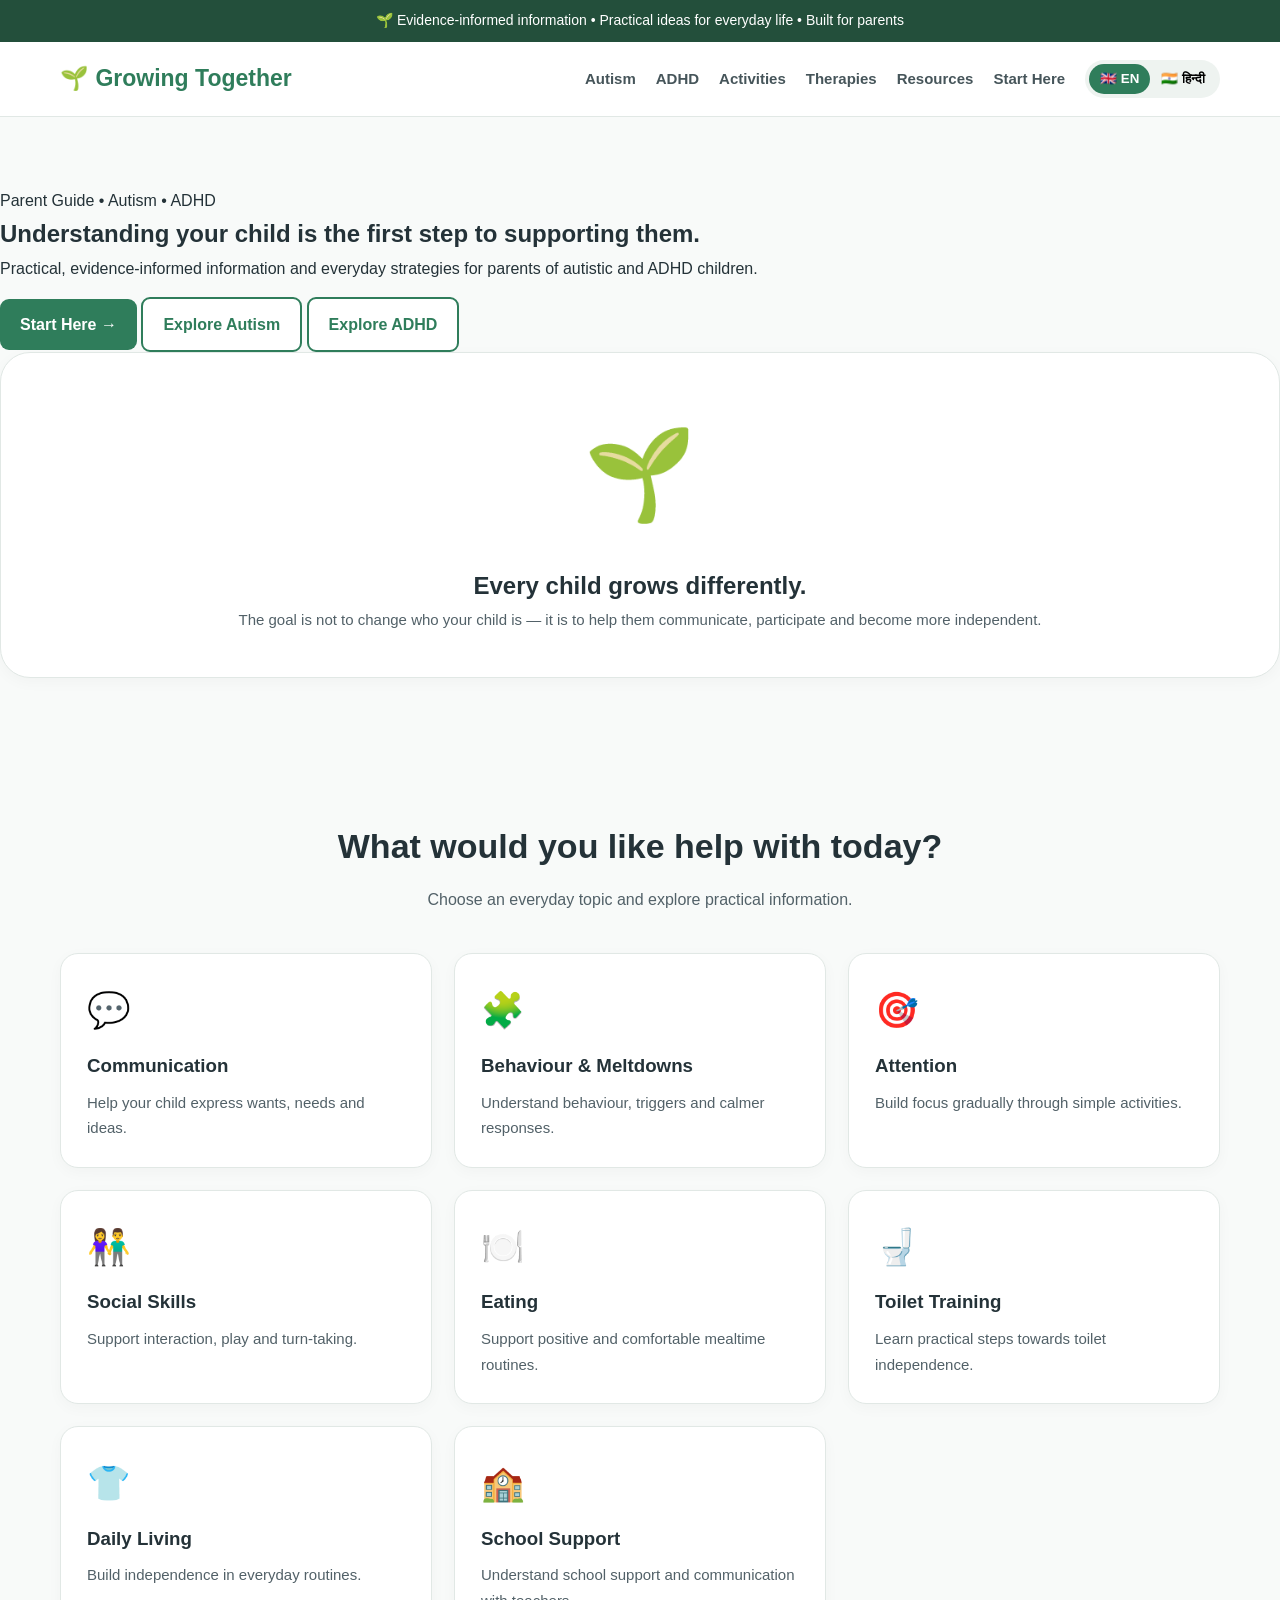
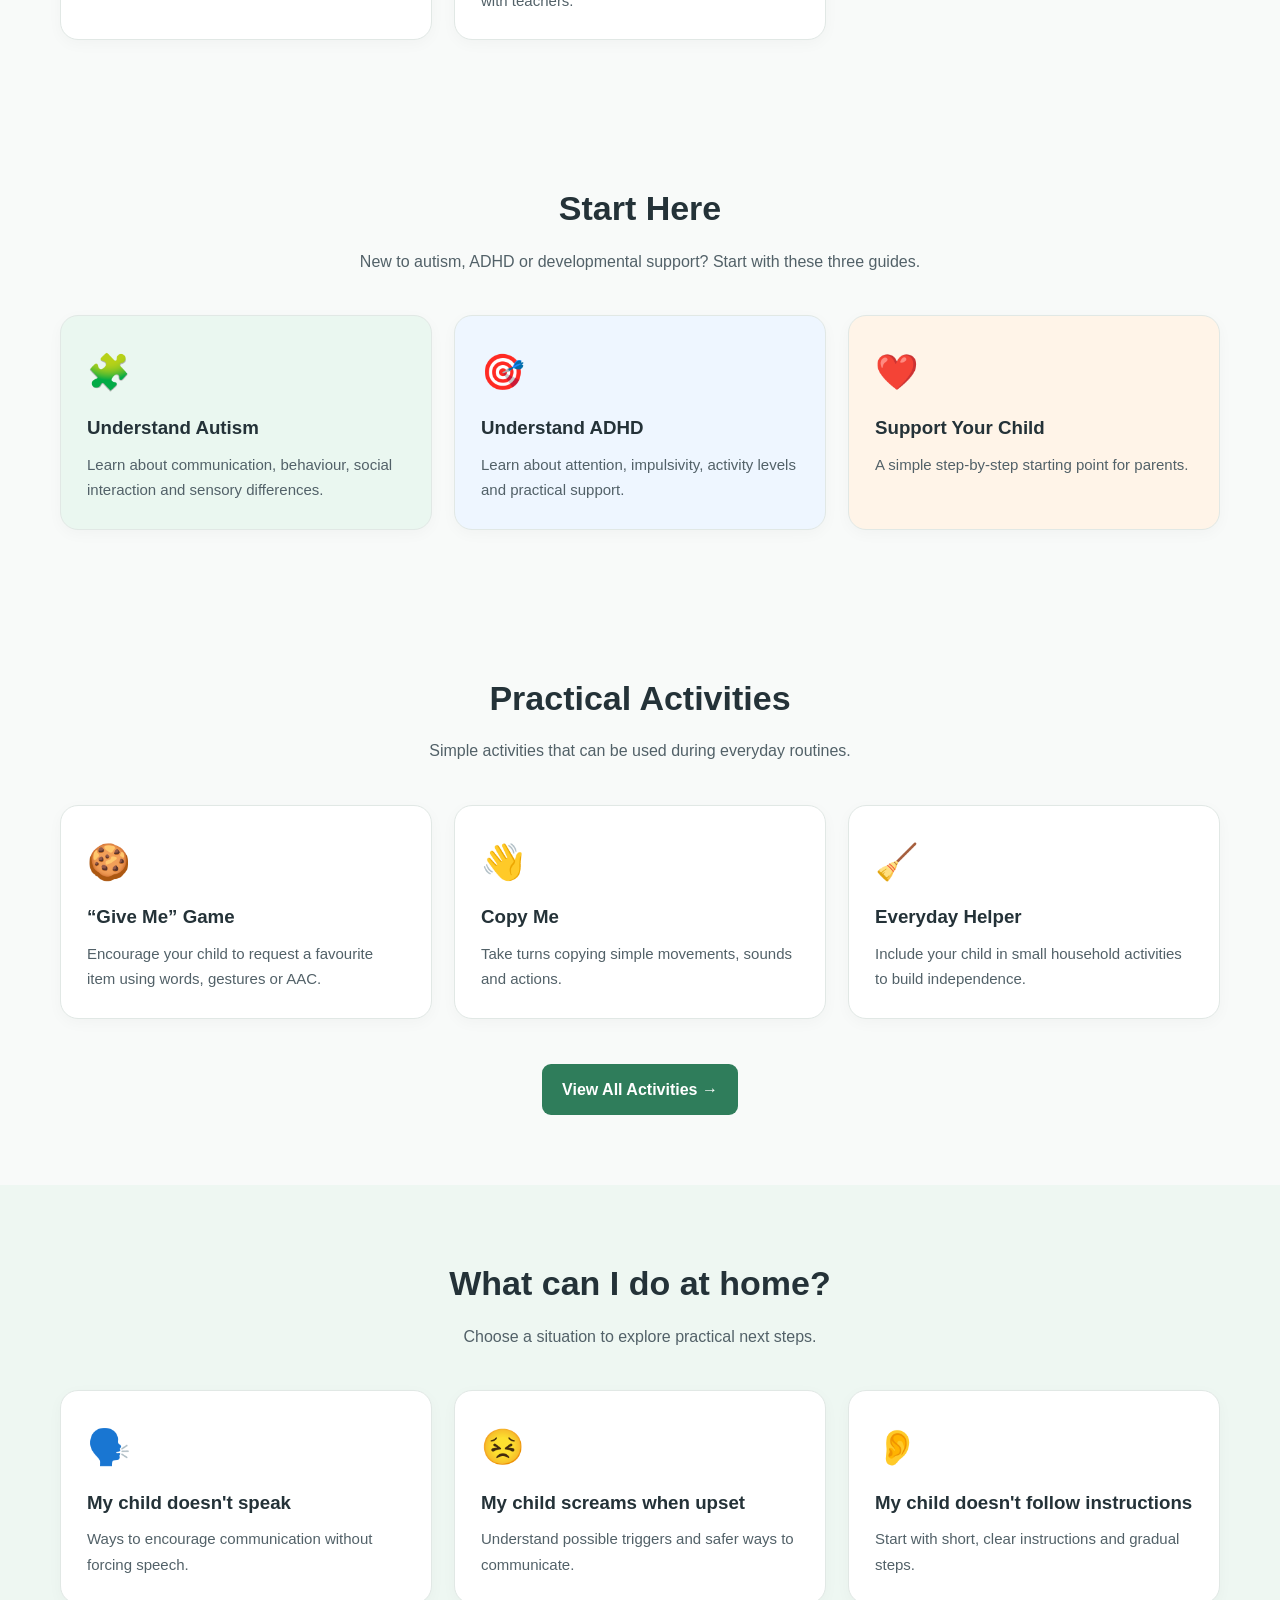
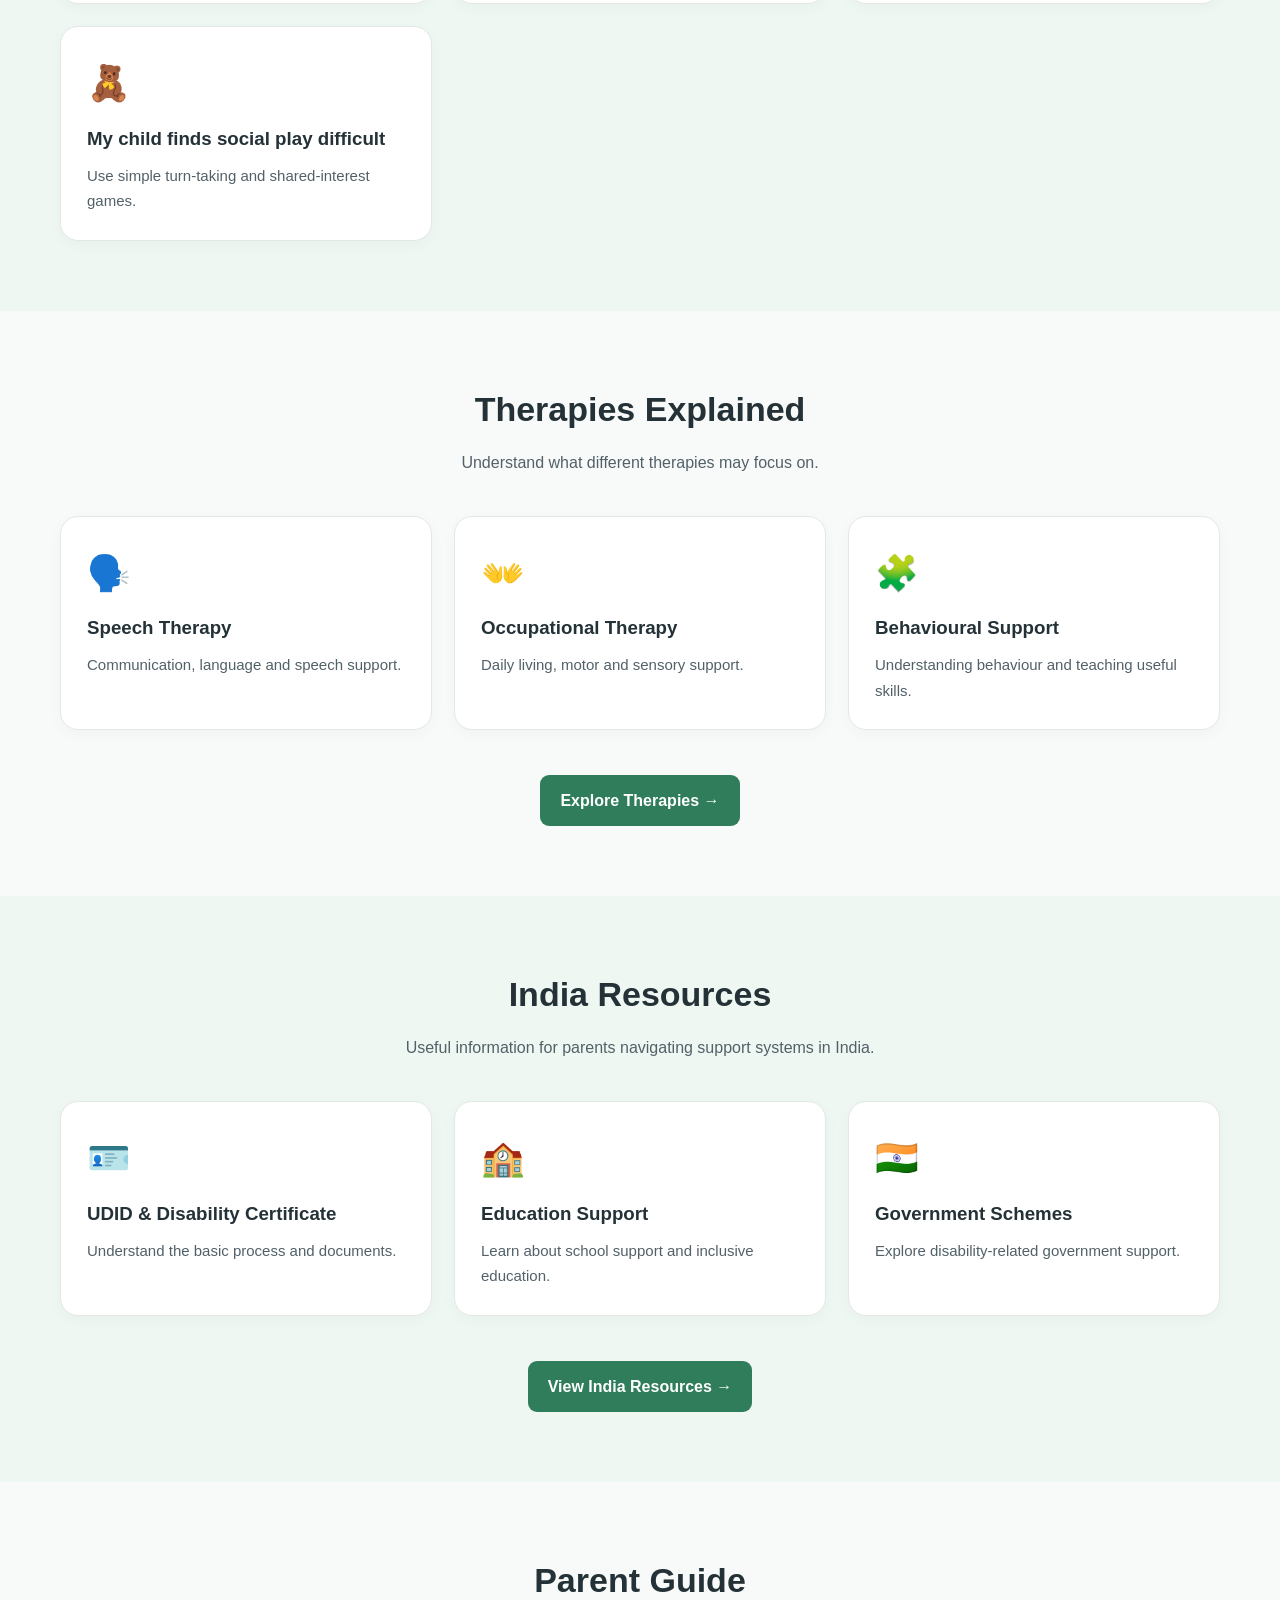
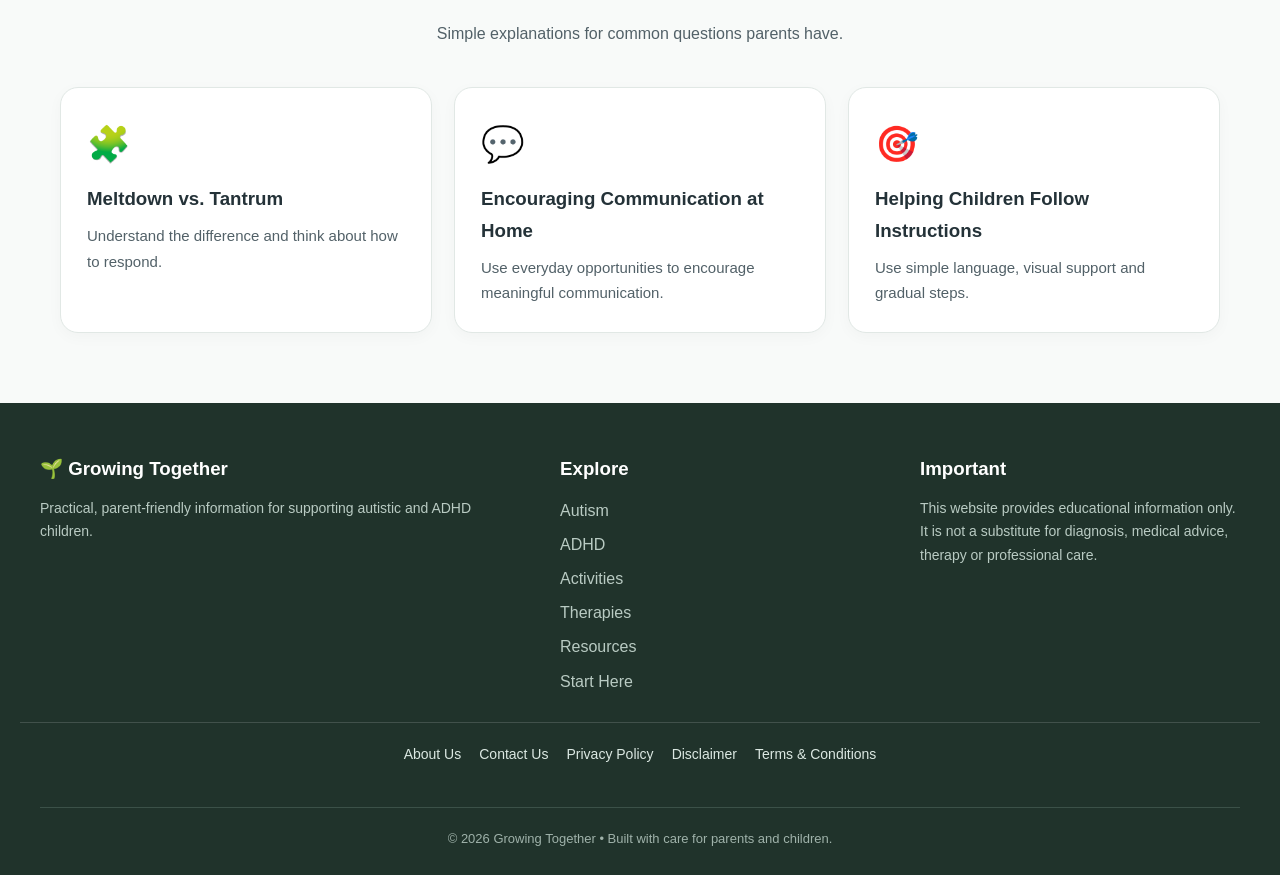
==== commit 562757c3: "Add files via upload" ====
--- a/index.html
+++ b/index.html
@@ -1447,6 +1447,43 @@
     </div>
 
 
+    <!-- LEGAL & INFORMATION LINKS -->
+
+    <div class="footer-legal">
+
+        <a href="about.html"
+           data-en="About Us"
+           data-hi="हमारे बारे में">
+            About Us
+        </a>
+
+        <a href="contact.html"
+           data-en="Contact Us"
+           data-hi="संपर्क करें">
+            Contact Us
+        </a>
+
+        <a href="privacy-policy.html"
+           data-en="Privacy Policy"
+           data-hi="Privacy Policy">
+            Privacy Policy
+        </a>
+
+        <a href="disclaimer.html"
+           data-en="Disclaimer"
+           data-hi="अस्वीकरण">
+            Disclaimer
+        </a>
+
+        <a href="terms.html"
+           data-en="Terms & Conditions"
+           data-hi="नियम और शर्तें">
+            Terms & Conditions
+        </a>
+
+    </div>
+
+
     <!-- COPYRIGHT -->
 
     <div class="copyright">
@@ -1466,7 +1503,6 @@
 </footer>
 
 
-
 <!-- =====================================================
      JAVASCRIPT
 ===================================================== -->
--- a/style.css
+++ b/style.css
@@ -361,4 +361,38 @@
     .section-title h2{
         font-size:28px;
     }
+}
+
+.footer-legal {
+    display: flex;
+    justify-content: center;
+    align-items: center;
+    flex-wrap: wrap;
+    gap: 18px;
+    padding: 20px 20px 10px;
+    border-top: 1px solid rgba(255,255,255,0.15);
+    margin-top: 20px;
+}
+
+.footer-legal a {
+    color: inherit;
+    text-decoration: none;
+    font-size: 14px;
+}
+
+.footer-legal a:hover {
+    text-decoration: underline;
+}
+
+@media (max-width: 600px) {
+
+    .footer-legal {
+        gap: 10px 15px;
+        text-align: center;
+    }
+
+    .footer-legal a {
+        font-size: 13px;
+    }
+
 }
